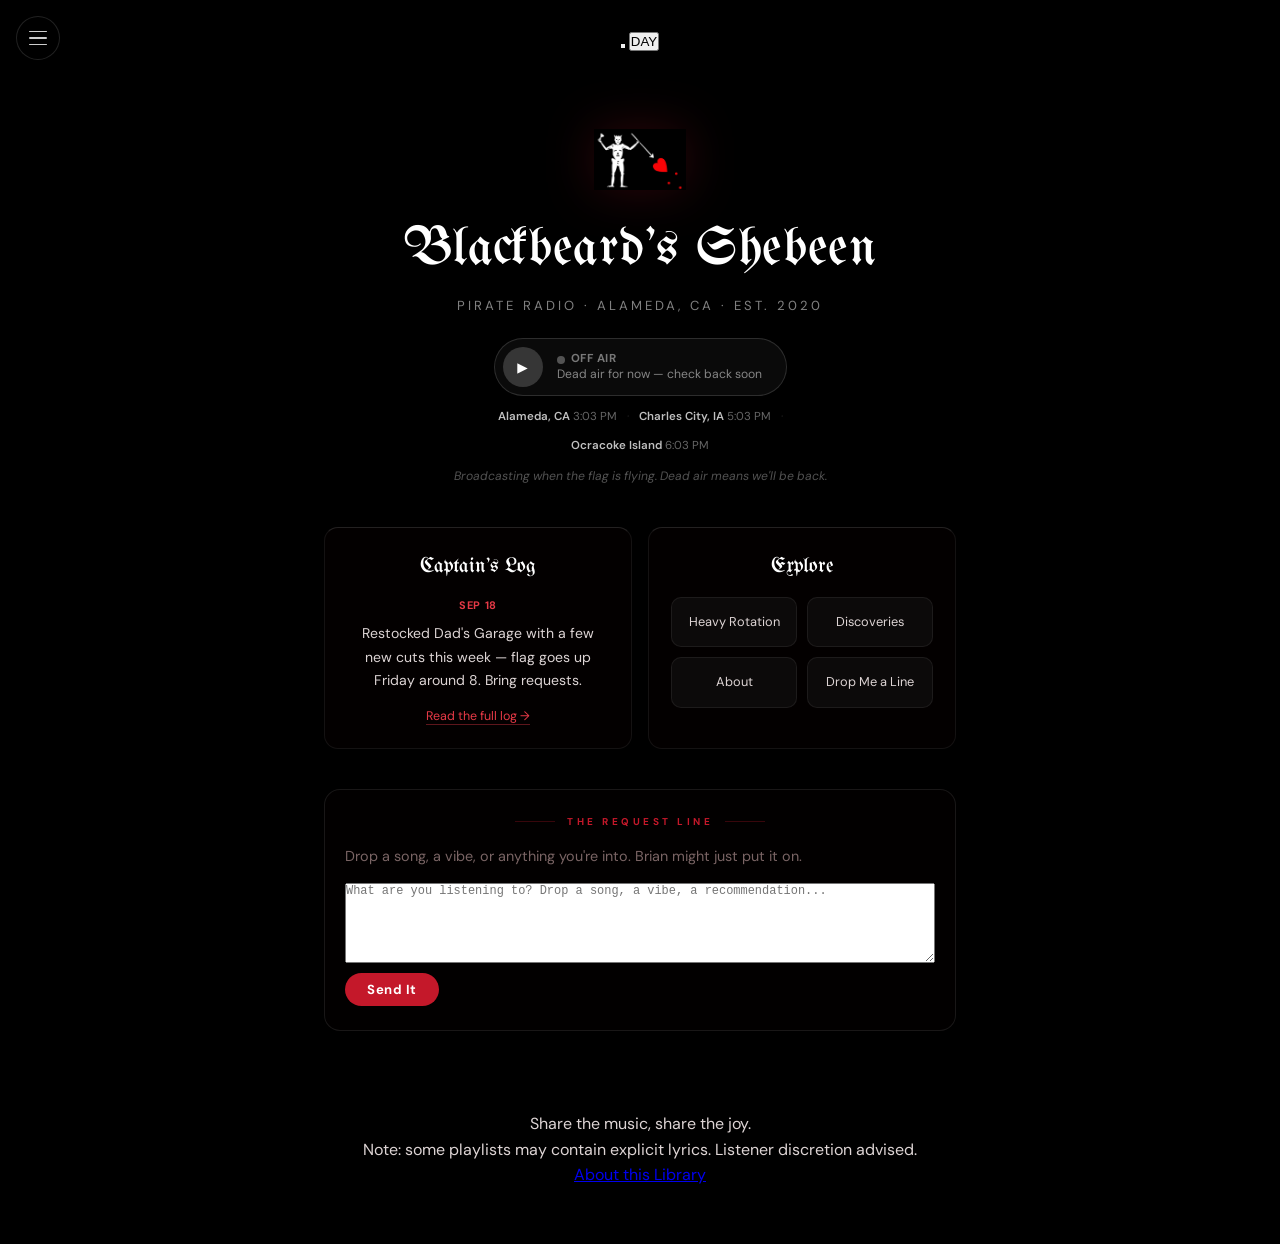
==== index.html @ ef257975 "Redesign homepage around a merged on-air/play hero, add rolling Captain's Log" ====
<!DOCTYPE html>
<html lang="en">
<head>
  <meta charset="UTF-8">
  <meta name="viewport" content="width=device-width, initial-scale=1.0">
  <title>Blackbeard's Shebeen — Pirate Radio</title>
  <meta property="og:title" content="Blackbeard's Shebeen — Pirate Radio">
  <meta property="og:description" content="Pirate radio broadcasting from Alameda, CA. Tune in when the flag is flying.">
  <meta property="og:image" content="https://blackbeards-music-library.pages.dev/assets/og-image.png">
  <meta property="og:url" content="https://blackbeardshebeen.com/">
  <meta property="og:type" content="website">
  <meta property="og:site_name" content="Blackbeard's Shebeen">
  <meta name="twitter:card" content="summary_large_image">
  <meta name="twitter:title" content="Blackbeard's Shebeen — Pirate Radio">
  <meta name="twitter:description" content="Pirate radio broadcasting from Alameda, CA. Tune in when the flag is flying.">
  <meta name="twitter:image" content="https://blackbeards-music-library.pages.dev/assets/og-image.png">
  <link rel="icon" href="assets/favicon.svg" type="image/svg+xml">
  <link rel="preconnect" href="https://fonts.googleapis.com">
  <link rel="preconnect" href="https://fonts.gstatic.com" crossorigin>
  <link href="https://fonts.googleapis.com/css2?family=UnifrakturMaguntia&family=DM+Sans:ital,opsz,wght@0,9..40,400;0,9..40,600;0,9..40,700;1,9..40,400&display=swap" rel="stylesheet">
  <link rel="stylesheet" href="assets/theme.css">
  <style>
    /* ── Radio Station styles ─────────────────────────── */
    .radio-wrap {
      max-width: 680px;
      margin: 0 auto;
      padding: 60px 24px 80px;
    }

    .station-name {
      font-family: 'UnifrakturMaguntia', cursive;
      font-size: clamp(2.2rem, 6vw, 3.4rem);
      font-weight: 400;
      line-height: 1.1;
      margin: 0 0 8px;
      letter-spacing: 0.01em;
    }
    .station-sub {
      font-size: 0.82em;
      letter-spacing: 3px;
      text-transform: uppercase;
      color: rgba(255,255,255,0.5);
      margin: 0 0 6px;
      font-family: 'DM Sans', sans-serif;
    }
    body.day-mode .station-sub { color: rgba(0,0,0,0.45); }

    /* ── Hero: logo + name + merged on-air/play control + micro clocks ── */
    .hero-onair {
      text-align: center;
      margin-bottom: 40px;
      display: flex;
      flex-direction: column;
      align-items: center;
      gap: 8px;
    }
    .hero-logo {
      width: 92px;
      height: 92px;
      object-fit: contain;
      margin-bottom: 6px;
      cursor: pointer;
    }
    .onair-play {
      display: inline-flex;
      align-items: center;
      gap: 14px;
      padding: 8px 24px 8px 8px;
      border-radius: 36px;
      cursor: pointer;
      background: rgba(196,24,42,0.12);
      border: 1px solid rgba(196,24,42,0.32);
      transition: background 0.15s ease, border-color 0.15s ease;
      margin-top: 8px;
      font-family: inherit;
      -webkit-appearance: none;
      appearance: none;
    }
    .onair-play:hover { background: rgba(196,24,42,0.2); }
    .onair-play.off-air {
      background: rgba(255,255,255,0.04);
      border-color: rgba(255,255,255,0.14);
    }
    body.day-mode .onair-play.off-air {
      background: rgba(0,0,0,0.04);
      border-color: rgba(0,0,0,0.14);
    }
    .onair-play .play-circle {
      width: 40px;
      height: 40px;
      border-radius: 50%;
      flex-shrink: 0;
      background: var(--red-bright, #e63946);
      display: flex;
      align-items: center;
      justify-content: center;
      color: #fff;
      font-size: 0.85rem;
    }
    .onair-play.off-air .play-circle { background: rgba(255,255,255,0.18); }
    body.day-mode .onair-play.off-air .play-circle { background: rgba(0,0,0,0.16); }
    .onair-play .onair-label {
      display: flex;
      flex-direction: column;
      align-items: flex-start;
      line-height: 1.3;
      text-align: left;
    }
    .onair-play .onair-status {
      font-size: 0.72rem;
      font-weight: 700;
      letter-spacing: 0.05em;
      text-transform: uppercase;
      color: var(--red-bright, #e63946);
      display: flex;
      align-items: center;
      gap: 6px;
    }
    .onair-play.off-air .onair-status { color: rgba(255,255,255,0.45); }
    body.day-mode .onair-play.off-air .onair-status { color: rgba(0,0,0,0.45); }
    .onair-dot {
      width: 8px;
      height: 8px;
      border-radius: 50%;
      background: var(--red-bright, #e63946);
      box-shadow: 0 0 8px rgba(230,57,70,0.7);
      animation: pulse-dot 2s ease-in-out infinite;
      flex-shrink: 0;
    }
    .onair-play.off-air .onair-dot { background: rgba(255,255,255,0.3); box-shadow: none; animation: none; }
    body.day-mode .onair-play.off-air .onair-dot { background: rgba(0,0,0,0.25); }
    @keyframes pulse-dot {
      0%, 100% { opacity: 1; box-shadow: 0 0 8px rgba(230,57,70,0.7); }
      50% { opacity: 0.5; box-shadow: 0 0 3px rgba(230,57,70,0.3); }
    }
    .onair-play .onair-sub {
      font-size: 0.76rem;
      color: rgba(255,255,255,0.5);
    }
    body.day-mode .onair-play .onair-sub { color: rgba(0,0,0,0.45); }

    .hero-clocks-micro {
      display: flex;
      gap: 10px;
      align-items: center;
      justify-content: center;
      flex-wrap: wrap;
      max-width: 320px;
      margin-top: 4px;
      font-size: 0.72rem;
      color: rgba(255,255,255,0.4);
      font-variant-numeric: tabular-nums;
    }
    body.day-mode .hero-clocks-micro { color: rgba(0,0,0,0.4); }
    .hero-clocks-micro b { color: rgba(255,255,255,0.75); font-weight: 600; }
    body.day-mode .hero-clocks-micro b { color: rgba(0,0,0,0.68); }
    .hero-clocks-micro .sep { opacity: 0.35; }

    .shebeen-audio { display: none; }

    .hero-note {
      font-size: 0.76em;
      color: rgba(255,255,255,0.32);
      text-align: center;
      margin: 4px 0 0;
      font-style: italic;
    }
    body.day-mode .hero-note { color: rgba(0,0,0,0.32); }

    /* ── Two-panel body: Captain's Log + Explore ──────────── */
    .hero-panels {
      display: grid;
      grid-template-columns: 1fr 1fr;
      gap: 16px;
      margin-bottom: 40px;
    }
    @media (max-width: 560px) {
      .hero-panels { grid-template-columns: 1fr; }
    }
    .hero-panel {
      background: var(--card-bg);
      border: 1px solid var(--card-border);
      border-top-color: var(--card-border-top);
      border-radius: 14px;
      padding: 22px 22px 20px;
    }
    .hero-panel .panel-title {
      font-family: 'UnifrakturMaguntia', cursive;
      font-size: 1.3rem;
      color: var(--ink-strong, #fff);
      margin: 0 0 14px;
    }
    .hero-panel .log-date {
      font-size: 0.68rem;
      color: var(--red-bright, #e63946);
      text-transform: uppercase;
      letter-spacing: 0.06em;
      font-weight: 700;
      margin-bottom: 8px;
    }
    .hero-panel .log-text {
      font-size: 0.88rem;
      color: var(--ink, #ddd4d4);
      line-height: 1.65;
      margin: 0 0 10px;
    }
    body.day-mode .hero-panel .log-text { color: rgba(0,0,0,0.72); }
    .hero-panel .log-photo {
      display: block;
      width: 100%;
      border-radius: 10px;
      margin: 4px 0 10px;
      max-height: 220px;
      object-fit: cover;
    }
    .hero-panel .log-more {
      font-size: 0.78rem;
      color: var(--red-bright, #e63946);
      text-decoration: none;
      border-bottom: 1px solid rgba(230,57,70,0.4);
    }
    .hero-panel .log-more:hover { border-color: var(--red-bright, #e63946); }
    .hero-explore {
      display: grid;
      grid-template-columns: 1fr 1fr;
      gap: 10px;
    }
    .hero-explore a {
      display: block;
      text-align: center;
      padding: 14px 8px;
      border-radius: 10px;
      background: rgba(255,255,255,0.04);
      border: 1px solid var(--card-border);
      font-size: 0.8rem;
      color: var(--ink, #ddd4d4);
      text-decoration: none;
      transition: background 0.15s, border-color 0.15s;
    }
    .hero-explore a:hover { background: rgba(255,255,255,0.08); border-color: rgba(255,255,255,0.18); }
    body.day-mode .hero-explore a {
      background: rgba(0,0,0,0.03);
      color: rgba(0,0,0,0.72);
      border-color: rgba(0,0,0,0.1);
    }
    body.day-mode .hero-explore a:hover { background: rgba(0,0,0,0.06); }

    /* On the tape */
    .on-the-tape {
      margin-bottom: 32px;
    }
    .tape-eyebrow {
      font-size: 0.68em;
      letter-spacing: 4px;
      text-transform: uppercase;
      color: var(--red-bright, #c4182a);
      font-family: 'DM Sans', sans-serif;
      font-weight: 600;
      margin-bottom: 10px;
    }
    .tape-card {
      display: flex;
      align-items: center;
      gap: 16px;
      padding: 16px 20px;
      background: rgba(255,255,255,0.04);
      border: 1px solid rgba(255,255,255,0.09);
      border-radius: 10px;
      text-decoration: none;
      color: inherit;
      transition: background 0.15s, border-color 0.15s;
    }
    .tape-card:hover {
      background: rgba(255,255,255,0.08);
      border-color: rgba(255,255,255,0.18);
    }
    body.day-mode .tape-card {
      background: rgba(0,0,0,0.04);
      border-color: rgba(0,0,0,0.1);
    }
    body.day-mode .tape-card:hover {
      background: rgba(0,0,0,0.08);
    }
    .tape-info { flex: 1; }
    .tape-title {
      font-size: 1.05em;
      font-weight: 700;
      margin-bottom: 3px;
    }
    .tape-desc {
      font-size: 0.8em;
      color: rgba(255,255,255,0.5);
    }
    body.day-mode .tape-desc { color: rgba(0,0,0,0.5); }
    .tape-cta {
      font-size: 0.85em;
      color: var(--red-bright, #c4182a);
      white-space: nowrap;
    }

    /* Alignment fixes */
    .suggestion-box { text-align: left; scroll-margin-top: 90px; }
    .suggestion-box .section-title { text-align: left; }
    .suggestion-sub {
      font-size: 0.85em;
      color: rgba(255,255,255,0.45);
      margin: 0 0 14px;
      line-height: 1.5;
    }
    body.day-mode .suggestion-sub { color: rgba(0,0,0,0.45); }
    .suggestion-form {
      display: flex;
      flex-direction: column;
      gap: 10px;
    }
    .suggestion-form textarea {
      width: 100%;
      box-sizing: border-box;
      resize: vertical;
    }
    .suggestion-form .form-submit {
      align-self: flex-start;
    }
    .tape-eyebrow { text-align: left; }

    /* Station nav links */
    .station-links {
      display: flex;
      gap: 12px;
      flex-wrap: wrap;
      margin-bottom: 44px;
    }
    .station-link {
      flex: 1;
      min-width: 120px;
      text-align: center;
      padding: 12px 16px;
      border: 1px solid rgba(255,255,255,0.14);
      border-radius: 8px;
      text-decoration: none;
      color: rgba(255,255,255,0.75);
      font-size: 0.85em;
      font-weight: 600;
      transition: background 0.15s, color 0.15s;
    }
    .station-link:hover {
      background: rgba(255,255,255,0.06);
      color: #fff;
    }
    body.day-mode .station-link {
      border-color: rgba(0,0,0,0.15);
      color: rgba(0,0,0,0.65);
    }
    body.day-mode .station-link:hover {
      background: rgba(0,0,0,0.05);
      color: #000;
    }

    /* Request line rename */
    .request-line-title {
      margin-bottom: 6px;
    }
  </style>
</head>
<body>

  <button class="hamburger" id="hamburger" aria-label="Open menu" aria-expanded="false">
    <span></span><span></span><span></span>
  </button>

  <nav class="side-nav" id="side-nav" aria-hidden="true">
    <button class="nav-close" id="nav-close" aria-label="Close menu">✕</button>
    <ul>
      <li><a href="index.html">🏴 Radio</a></li>
      <li><a href="log.html">📜 Captain's Log</a></li>
      <li><a href="heavy-rotation.html">🔁 Heavy Rotation</a></li>
      <li><a href="discoveries.html">🔍 Discoveries</a></li>
      <li><a href="about.html">⚓ About</a></li>
    </ul>
  </nav>
  <div class="nav-overlay" id="nav-overlay"></div>

  <button class="day-toggle" id="day-toggle" aria-label="Toggle day mode">DAY</button>

  <main class="radio-wrap">

    <!-- Hero: identity + merged on-air/play control + micro clocks -->
    <header class="hero-onair anim-entry">
      <img src="assets/jolly-roger-heart.jpg"
           alt="Blackbeard's Jolly Roger" class="jolly-roger hero-logo">
      <h1 class="station-name">Blackbeard's Shebeen</h1>
      <p class="station-sub">Pirate Radio · Alameda, CA · Est. 2020</p>

      <button class="onair-play off-air" id="onair-play" aria-label="Play the live stream">
        <span class="play-circle" id="play-icon">▶</span>
        <span class="onair-label">
          <span class="onair-status"><span class="onair-dot"></span><span id="onair-status-text">Checking signal…</span></span>
          <span class="onair-sub" id="onair-sub-text">Tap to listen</span>
        </span>
      </button>

      <div class="hero-clocks-micro" id="hero-clocks"></div>
      <p class="hero-note">Broadcasting when the flag is flying. Dead air means we'll be back.</p>

      <audio id="shebeen-audio" class="shebeen-audio" preload="none">
        <source src="https://radio.blackbeardshebeen.com/stream" type="audio/mpeg">
        Your browser doesn't support inline audio — the stream URL is
        https://radio.blackbeardshebeen.com/stream
      </audio>
    </header>

    <!-- Captain's Log + Explore -->
    <div class="hero-panels anim-entry">
      <div class="hero-panel">
        <div class="panel-title">Captain's Log</div>
        <div id="cl-latest"><div class="log-text">Loading the log…</div></div>
        <a href="log.html" class="log-more">Read the full log →</a>
      </div>
      <div class="hero-panel">
        <div class="panel-title">Explore</div>
        <div class="hero-explore">
          <a href="heavy-rotation.html">Heavy Rotation</a>
          <a href="discoveries.html">Discoveries</a>
          <a href="about.html">About</a>
          <a href="#request-line">Drop Me a Line</a>
        </div>
      </div>
    </div>

    <!-- Request line -->
    <div class="suggestion-box anim-entry" id="request-line">
      <div class="section-title">The Request Line</div>
      <p class="suggestion-sub">Drop a song, a vibe, or anything you're into. Brian might just put it on.</p>
      <form class="suggestion-form" action="https://formspree.io/f/xoeqddad" method="POST">
        <textarea name="message" placeholder="What are you listening to? Drop a song, a vibe, a recommendation..." rows="3" required></textarea>
        <button type="submit" class="form-submit">Send It</button>
      </form>
      <p class="form-success" id="form-success" style="display:none">Message received — thanks, crew.</p>
    </div>

  </main>

  <footer class="site-footer">
    <p>Share the music, share the joy.</p>
    <p class="footer-note">Note: some playlists may contain explicit lyrics. Listener discretion advised.</p>
    <a href="about.html" class="footer-link">About this Library</a>
  </footer>

  <script src="assets/site.js"></script>
  <script src="assets/log.js"></script>

  <script>
    // Day/night toggle (reuses the same 'bb-theme' key the other pages use,
    // so the choice carries over site-wide, just applied as body.day-mode
    // here since this page's CSS was built around that class)
    (function(){
      var btn = document.getElementById('day-toggle');
      var stored = localStorage.getItem('bb-theme');
      function apply(isDay){
        document.body.classList.toggle('day-mode', isDay);
        if (btn) btn.textContent = isDay ? 'NIGHT' : 'DAY';
      }
      apply(stored === 'day');
      if (btn) {
        btn.addEventListener('click', function(){
          var isDay = !document.body.classList.contains('day-mode');
          apply(isDay);
          localStorage.setItem('bb-theme', isDay ? 'day' : 'night');
        });
      }
    })();

  // Formspree AJAX handler — runs in capture phase to override site.js
  document.addEventListener('submit', function(e) {
    var form = e.target;
    if (!form.classList.contains('suggestion-form')) return;
    e.preventDefault();
    e.stopImmediatePropagation();
    var success = document.getElementById('form-success');
    fetch('https://formspree.io/f/xoeqddad', {
      method: 'POST',
      body: new FormData(form),
      headers: { 'Accept': 'application/json' }
    }).then(function(r) {
      if (r.ok) {
        form.style.display = 'none';
        if (success) { success.style.display = 'block'; }
      } else {
        alert('Something went wrong — try again in a moment.');
      }
    }).catch(function() {
      alert('Could not send — check your connection and try again.');
    });
  }, true);

  // On-air status + play/pause — polls our own Icecast server's status-json.xsl
  // and drives the merged hero button (dot/status/sub text + actual playback).
  // Self-hosted: no third party in the loop, no plan limits.
  (function(){
    var STATUS_URL = 'https://radio.blackbeardshebeen.com/status-json.xsl';
    var btn        = document.getElementById('onair-play');
    var statusText = document.getElementById('onair-status-text');
    var subText    = document.getElementById('onair-sub-text');
    var playIcon   = document.getElementById('play-icon');
    var audio      = document.getElementById('shebeen-audio');
    if (!btn) return;

    var isLive = false;
    var isPlaying = false;

    function setOnAir() {
      isLive = true;
      btn.classList.remove('off-air');
      statusText.textContent = 'On Air';
      if (!isPlaying) subText.textContent = 'Tap to listen';
    }
    function setOffAir() {
      isLive = false;
      btn.classList.add('off-air');
      statusText.textContent = 'Off Air';
      if (!isPlaying) subText.textContent = 'Dead air for now — check back soon';
    }

    function checkStatus() {
      fetch(STATUS_URL, { cache: 'no-store' })
        .then(function(r){ return r.json(); })
        .then(function(j){
          var src = j && j.icestats && j.icestats.source;
          var live = Array.isArray(src) ? src.length > 0 : !!src;
          if (live) { setOnAir(); } else { setOffAir(); }
        })
        .catch(function(){ setOffAir(); });
    }

    checkStatus();
    setInterval(checkStatus, 30000);

    if (audio) {
      btn.addEventListener('click', function(){
        if (!isPlaying) {
          audio.play().then(function(){
            isPlaying = true;
            playIcon.textContent = '❚❚';
            subText.textContent = 'Playing…';
          }).catch(function(){
            subText.textContent = 'Could not start playback';
          });
        } else {
          audio.pause();
          isPlaying = false;
          playIcon.textContent = '▶';
          subText.textContent = isLive ? 'Tap to listen' : 'Dead air for now — check back soon';
        }
      });
      audio.addEventListener('ended', function(){ isPlaying = false; playIcon.textContent = '▶'; });
      audio.addEventListener('pause', function(){ isPlaying = false; playIcon.textContent = '▶'; });
    }
  })();

  // Micro world clocks — tucked under the on-air/play control
  (function(){
    var CITIES = [
      { label: 'Alameda, CA',      tz: 'America/Los_Angeles' },
      { label: 'Charles City, IA', tz: 'America/Chicago' },
      { label: 'Ocracoke Island',  tz: 'America/New_York' },
    ];
    var wrap = document.getElementById('hero-clocks');
    if (!wrap) return;

    wrap.innerHTML = CITIES.map(function(c, i){
      return (i > 0 ? '<span class="sep">·</span>' : '') +
        '<span><b>' + c.label + '</b> <span id="hc-' + i + '"></span></span>';
    }).join('');

    function update() {
      CITIES.forEach(function(c, i){
        var el = document.getElementById('hc-' + i);
        if (!el) return;
        el.textContent = new Intl.DateTimeFormat('en-US', {
          timeZone: c.tz, hour: 'numeric', minute: 'numeric', hour12: true
        }).format(new Date());
      });
    }
    update();
    setInterval(update, 30000);
  })();

  </script>

</body>
</html>
---- assets/theme.css ----
@import url('https://fonts.googleapis.com/css2?family=Pirata+One&family=DM+Sans:ital,wght@0,400;0,500;0,600;0,700;1,400&display=swap');

/* ===================================================
   BLACKBEARD'S LITTLE MUSIC LIBRARY â v2 theme
   Palette: black Â· white Â· crimson (Jolly Roger)
   =================================================== */

:root {
    --red:          #c4182a;
    --red-bright:   #e63946;
    --red-dim:      rgba(196,24,42,0.12);
    --red-border:   rgba(196,24,42,0.28);

    --card-bg:          rgba(5,1,1,0.62);
    --card-bg-hover:    rgba(10,2,2,0.78);
    --card-border:      rgba(255,255,255,0.07);
    --card-border-top:  rgba(255,255,255,0.13);
    --card-shadow:      0 24px 80px rgba(0,0,0,0.65), 0 0 0 1px var(--card-border);

    --ink:          #ddd4d4;
    --ink-soft:     #7a6464;
    --ink-strong:   #ffffff;

    --heading-color:  #ffffff;
    --accent:         #c4182a;
    --accent-dim:     rgba(196,24,42,0.12);
    --accent-border:  rgba(196,24,42,0.28);

    --btn-bg:       rgba(255,255,255,0.05);
    --btn-bg-hover: rgba(255,255,255,0.09);
    --btn-border:   rgba(255,255,255,0.1);

    --primary-bg:   #c4182a;
    --primary-text: #ffffff;

    --gold:         #ffffff;
    --gold-dim:     rgba(255,255,255,0.05);

    --section-divider: rgba(255,255,255,0.07);
    --ripple-color:    rgba(196,24,42,0.4);

    /* keep for backwards compat */
    --sun-opacity:  0;
    --moon-opacity: 0;
}

html.day {
    --card-bg:         rgba(255,248,248,0.78);
    --card-bg-hover:   rgba(255,255,255,0.92);
    --card-border:     rgba(0,0,0,0.07);
    --card-border-top: rgba(255,255,255,0.95);
    --card-shadow:     0 16px 60px rgba(0,0,0,0.18), 0 0 0 1px var(--card-border);

    --ink:          #200a0a;
    --ink-soft:     #5a3a3a;
    --ink-strong:   #0a0202;

    --heading-color: #0a0202;
    --accent:         #a01020;
    --accent-dim:     rgba(160,16,32,0.08);
    --accent-border:  rgba(160,16,32,0.22);

    --btn-bg:       rgba(0,0,0,0.04);
    --btn-bg-hover: rgba(0,0,0,0.08);
    --btn-border:   rgba(0,0,0,0.09);

    --primary-bg:   #a01020;
    --primary-text: #ffffff;

    --gold:         #0a0202;
    --gold-dim:     rgba(0,0,0,0.04);

    --section-divider: rgba(0,0,0,0.07);
    --ripple-color:    rgba(160,16,32,0.28);

    --sun-opacity:  1;
    --moon-opacity: 0;
}

/* ===== Reset ===== */
*, *::before, *::after { margin: 0; padding: 0; box-sizing: border-box; }

/* ===== Background â pure black ===== */
body {
    font-family: 'DM Sans', system-ui, sans-serif;
    background-color: #000000;
    color: var(--ink);
    min-height: 100vh;
    padding: 28px 16px 56px;
    line-height: 1.6;
    position: relative;
    overflow-x: hidden;
    transition: color 0.35s ease;
    text-align: center;
}
html.day body { background-color: #f0e6e0; color: var(--ink); }

/* ===== Large floating flag â fixed so it stays behind you as you scroll ===== */
.flag-bg {
    position: fixed; inset: 0;
    z-index: 0; pointer-events: none;
    display: flex; align-items: center; justify-content: center;
}
.flag-bg img {
    width: 82vmin; height: auto;
    opacity: 0.10;
    animation: flagFloat 7s ease-in-out infinite;
    will-change: transform;
}
html.day .flag-bg img { opacity: 0.06; mix-blend-mode: multiply; }

/* ââ Day mode text (hardcoded rgba whites need dark overrides) ââ */
html.day .subtitle    { color: rgba(60, 20, 20, 0.72); }
html.day .welcome     { color: rgba(50, 15, 15, 0.65); }
html.day .desc-line   { color: var(--ink-soft); }
html.day h1 { text-shadow: none; }

/* ââ Day mode jolly roger: screen blend vanishes on light bg, use normal + rounded box ââ */
html.day .jolly-roger {
    mix-blend-mode: normal;
    border-radius: 14px;
    filter: drop-shadow(0 4px 16px rgba(0,0,0,0.25));
}

/* ââ Day mode Captain's Pick ââ */
html.day .captains-pick {
    background: linear-gradient(135deg, rgba(160,16,32,0.1) 0%, rgba(255,242,240,0.88) 100%);
    border-color: rgba(160,16,32,0.2);
    box-shadow: 0 8px 32px rgba(0,0,0,0.12);
}
html.day .captains-pick .cp-label { color: #a01020; }
html.day .captains-pick .cp-go { background: #a01020; }
html.day .captains-pick .cp-go:hover { background: #c4182a; }

/* ââ Day mode header ââ */
html.day .header { border-bottom-color: rgba(160,16,32,0.18); }

/* ââ Day mode playlist cards ââ */
html.day .playlist-card {
    background: rgba(255,248,246,0.82);
    border-color: rgba(0,0,0,0.08);
    border-top-color: rgba(255,255,255,0.9);
}
html.day .playlist-card:hover { background: rgba(255,255,255,0.96); }
html.day .playlist-card .share-btn {
    background: rgba(255,255,255,0.7);
    border-color: rgba(0,0,0,0.1);
    color: rgba(40,10,10,0.5);
}

/* ââ Day mode embed page hero art ââ */
html.day .hero-art { box-shadow: 0 8px 24px rgba(0,0,0,0.18); }

/* ââ Day mode suggestion box ââ */
html.day .suggestion-box {
    background: rgba(255,248,246,0.82);
    border-color: rgba(0,0,0,0.07);
}

/* ââ Day mode section title rules ââ */
html.day .section-title::before,
html.day .section-title::after { background: rgba(160,16,32,0.22); }

/* ââ Day mode nav drawer ââ */
html.day .nav-toggle {
    background: rgba(255,255,255,0.72);
    border-color: rgba(0,0,0,0.12);
}
html.day .nav-toggle span { background: rgba(40,10,10,0.75); }
html.day .nav-toggle:hover,
html.day .nav-toggle.active {
    background: rgba(160,16,32,0.5);
    border-color: rgba(160,16,32,0.4);
}
html.day .nav-toggle:hover span,
html.day .nav-toggle.active span { background: #fff; }

html.day .nav-overlay { background: rgba(80, 20, 20, 0.35); }

html.day .side-nav {
    background: rgba(245,236,232,0.98);
    border-right-color: rgba(160,16,32,0.18);
    box-shadow: 8px 0 40px rgba(0,0,0,0.15);
}
html.day .nav-header { border-bottom-color: rgba(0,0,0,0.07); }
html.day .nav-brand { color: rgba(160,16,32,0.8); }
html.day .nav-close { border-color: rgba(0,0,0,0.15); color: rgba(40,10,10,0.4); }
html.day .nav-close:hover { background: rgba(160,16,32,0.15); color: #a01020; }
html.day #nav-search-input {
    background: rgba(0,0,0,0.05);
    border-color: rgba(0,0,0,0.12);
    color: #200a0a;
}
html.day #nav-search-input::placeholder { color: rgba(0,0,0,0.28); }
html.day #nav-search-input:focus { border-color: rgba(160,16,32,0.4); }
html.day .nav-group-label { color: rgba(160,16,32,0.72); }
html.day .nav-link { color: rgba(40,10,10,0.58); }
html.day .nav-link:hover {
    color: rgba(40,10,10,0.88);
    background: rgba(0,0,0,0.04);
    border-left-color: rgba(160,16,32,0.55);
}
html.day .nav-link.active {
    color: #a01020;
    background: rgba(160,16,32,0.07);
    border-left-color: #a01020;
}
html.day .nav-no-results { color: rgba(0,0,0,0.28); }

/* ââ Day mode toast ââ */
html.day .toast { background: #200a0a; color: #fff; }

/* ===== Scenery stripped â pure black background does the work ===== */
.scenery, .moon, .seagull, .palm { display: none; }

/* ===== Theme toggle â text labels, no emoji ===== */
.theme-toggle {
    position: fixed; top: 16px; right: 16px; z-index: 100;
    height: 34px; padding: 0 14px;
    border-radius: 100px;
    background: rgba(0,0,0,0.55);
    backdrop-filter: blur(16px); -webkit-backdrop-filter: blur(16px);
    border: 1px solid rgba(255,255,255,0.14);
    font-size: 0.68em; font-weight: 700;
    letter-spacing: 1.5px; text-transform: uppercase;
    cursor: pointer; color: rgba(255,255,255,0.7);
    font-family: 'DM Sans', sans-serif;
    transition: all 0.2s ease;
    display: flex; align-items: center;
}
.theme-toggle:hover { color: #fff; background: rgba(0,0,0,0.75); }
html.day .theme-toggle { background: rgba(255,255,255,0.65); color: var(--ink-soft); border-color: rgba(0,0,0,0.12); }
html.day .theme-toggle:hover { background: rgba(255,255,255,0.88); color: var(--ink-strong); }

/* ===== Jolly Roger â Blackbeard's actual flag ===== */
/* mix-blend-mode: screen dissolves the black flag background into the dark
   photo behind it, leaving just the white skeleton + red heart floating */
.jolly-roger {
    display: block; margin: 0 auto 28px;
    width: 200px; height: auto;
    mix-blend-mode: screen;
    filter: drop-shadow(0 0 24px rgba(196,24,42,0.22));
    position: relative; z-index: 1;
    animation: flagFloat 7s ease-in-out infinite;
}
@keyframes flagFloat {
    0%, 100% { transform: translateY(0px); }
    50%       { transform: translateY(-10px); }
}

/* ===== Main container â frameless, content floats on photo ===== */
.container {
    max-width: 540px; margin: 0 auto;
    position: relative; z-index: 1;
    /* No background, no border, no box â let the world show through */
    background: transparent;
    padding: 0 4px;
}
.container.wide { max-width: 700px; }

/* ===== Header ===== */
.header {
    text-align: center; margin-bottom: 20px;
    padding-bottom: 16px;
    border-bottom: 1px solid rgba(196,24,42,0.22);
    position: relative; z-index: 1;
}
h1 {
    font-family: 'Pirata One', serif;
    font-size: 2.1em; color: var(--heading-color);
    margin-bottom: 6px; letter-spacing: 2px; font-weight: 400;
    text-shadow: 0 1px 0 rgba(0,0,0,0.9), 0 4px 24px rgba(0,0,0,0.7);
}
.subtitle {
    font-size: 0.85em; color: rgba(255,255,255,0.7);
    letter-spacing: 0.5px; font-style: italic;
}
.desc-line { font-size: 0.82em; color: var(--ink-soft); margin-top: 5px; }

.welcome {
    text-align: center; margin-bottom: 20px;
    font-size: 0.92em; color: rgba(255,255,255,0.6);
    line-height: 1.75; position: relative; z-index: 1;
    max-width: 420px; margin-left: auto; margin-right: auto;
}

/* ===== Captain's Heavy Rotation ===== */
.captains-pick {
    position: relative; z-index: 1; margin-bottom: 28px;
    border-radius: 16px;
    background: linear-gradient(135deg, rgba(196,24,42,0.18) 0%, rgba(10,2,2,0.72) 100%);
    border: 1px solid var(--red-border);
    padding: 18px; text-align: center;
    backdrop-filter: blur(20px); -webkit-backdrop-filter: blur(20px);
    box-shadow: 0 8px 32px rgba(0,0,0,0.5);
}
.captains-pick .cp-label {
    font-size: 0.62em; letter-spacing: 3.5px; text-transform: uppercase;
    color: var(--red-bright); font-weight: 700; margin-bottom: 12px;
}
.captains-pick .cp-body {
    display: flex; align-items: center; gap: 14px;
    text-decoration: none; color: var(--ink);
    justify-content: center; flex-wrap: wrap;
}
.captains-pick .cp-art {
    width: 60px; height: 60px; border-radius: 12px;
    display: flex; align-items: center; justify-content: center;
    font-size: 1.8em; flex-shrink: 0;
    box-shadow: 0 4px 16px rgba(0,0,0,0.5);
}
.captains-pick .cp-text { text-align: center; }
.captains-pick .cp-title { font-weight: 700; font-size: 1.08em; color: var(--ink-strong); }
.captains-pick .cp-desc { font-size: 0.82em; color: var(--ink-soft); margin-top: 3px; }
.captains-pick .cp-go {
    margin-top: 14px; display: inline-block;
    padding: 9px 26px; border-radius: 100px;
    background: var(--red); border: none; color: #fff;
    text-decoration: none; font-weight: 700; font-size: 0.83em;
    letter-spacing: 0.5px;
    transition: transform 0.2s ease, box-shadow 0.2s ease, background 0.2s ease;
    box-shadow: 0 4px 18px rgba(196,24,42,0.45);
    font-family: inherit;
}
.captains-pick .cp-go:hover {
    transform: translateY(-2px);
    box-shadow: 0 8px 26px rgba(196,24,42,0.55);
    background: var(--red-bright);
}

/* ===== Section title â centered with short rules either side ===== */
.section-title {
    font-size: 0.62em; letter-spacing: 3.5px; text-transform: uppercase;
    color: var(--accent); font-weight: 700; margin-bottom: 16px;
    display: flex; align-items: center; justify-content: center; gap: 12px;
    text-align: center;
}
.section-title::before,
.section-title::after {
    content: ''; width: 40px; height: 1px; background: var(--red-border);
    flex-shrink: 0;
}

/* ===== Suggestion form ===== */
.form-honey { display: none; }

.suggestion-form { margin-top: 16px; text-align: left; }

.form-row {
    display: flex; gap: 10px; margin-bottom: 10px;
    flex-wrap: wrap;
}
.form-row .form-input { flex: 1; min-width: 140px; }

.form-input {
    width: 100%; box-sizing: border-box;
    background: rgba(255,255,255,0.06);
    border: 1px solid rgba(255,255,255,0.12);
    border-radius: 10px;
    padding: 11px 14px;
    color: #fff; font-family: 'DM Sans', sans-serif;
    font-size: 0.88em; outline: none;
    transition: border-color 0.2s ease, background 0.2s ease;
    -webkit-appearance: none;
}
.form-input::placeholder { color: rgba(255,255,255,0.28); }
.form-input:focus {
    border-color: rgba(196,24,42,0.55);
    background: rgba(255,255,255,0.09);
}
.form-textarea {
    min-height: 100px; resize: vertical; display: block;
    margin-bottom: 12px;
}

.form-submit {
    width: 100%; padding: 12px;
    background: var(--red); border: none; border-radius: 100px;
    color: #fff; font-family: 'DM Sans', sans-serif;
    font-size: 0.9em; font-weight: 700; letter-spacing: 0.5px;
    cursor: pointer; transition: all 0.2s ease;
}
.form-submit:hover {
    background: var(--red-bright);
    box-shadow: 0 6px 22px rgba(196,24,42,0.45);
    transform: translateY(-1px);
}
.form-submit:active { transform: translateY(0); }
.form-submit:disabled { opacity: 0.6; cursor: not-allowed; transform: none; }

.form-success {
    text-align: center; padding: 20px 0 4px;
}
.form-success-icon {
    font-size: 1.6em; color: var(--red-bright); margin-bottom: 10px;
    animation: flagFloat 3s ease-in-out infinite;
}
.form-success p { color: rgba(255,255,255,0.7); font-size: 0.95em; }

/* Day mode form */
html.day .form-input {
    background: rgba(0,0,0,0.05);
    border-color: rgba(0,0,0,0.12);
    color: var(--ink);
}
html.day .form-input::placeholder { color: rgba(0,0,0,0.28); }
html.day .form-input:focus { border-color: rgba(160,16,32,0.4); background: rgba(0,0,0,0.07); }
html.day .form-submit { background: #a01020; }
html.day .form-submit:hover { background: #c4182a; }

/* ===== Horizontal playlist scroll (Netflix-style) ===== */
.playlists { margin-bottom: 28px; position: relative; z-index: 1; }

.playlist-grid {
    display: flex; gap: 12px;
    overflow-x: auto; scroll-snap-type: x mandatory;
    -webkit-overflow-scrolling: touch;
    padding: 6px 2px 14px;
    scrollbar-width: none; -ms-overflow-style: none;
    cursor: grab;
}
.playlist-grid::-webkit-scrollbar { display: none; }
.playlist-grid:active { cursor: grabbing; }

.playlist-card {
    flex-direction: column; flex-shrink: 0; width: 148px;
    padding: 0;
    background: rgba(4,0,0,0.60);
    border: 1px solid rgba(255,255,255,0.09);
    border-top-color: rgba(255,255,255,0.14);
    border-radius: 14px;
    color: var(--ink); text-decoration: none;
    scroll-snap-align: start; overflow: hidden;
    position: relative;
    transition: transform 0.2s ease, box-shadow 0.2s ease, background 0.2s ease;
    display: flex; align-items: stretch;
    cursor: pointer;
    -webkit-tap-highlight-color: transparent;
    user-select: none;
}
.playlist-card:hover {
    background: var(--card-bg-hover);
    transform: translateY(-3px) scale(1.02);
    box-shadow: 0 14px 36px rgba(0,0,0,0.55), 0 0 0 1px var(--red-border);
}
.playlist-card:active { transform: scale(0.97); }

.playlist-card .art {
    width: 100%; height: 96px; flex-shrink: 0;
    display: flex; align-items: center; justify-content: center;
    font-size: 2.6em; position: relative; overflow: hidden;
    border-radius: 0;
}
.playlist-card .art::after {
    content: ''; position: absolute; inset: 0;
    background: linear-gradient(180deg, transparent 40%, rgba(0,0,0,0.38) 100%);
}
/* Subtle diagonal highlight â makes gradients feel more textured */
.playlist-card .art::before {
    content: ''; position: absolute; inset: 0; z-index: 1;
    background: linear-gradient(135deg, rgba(255,255,255,0.12) 0%, transparent 50%, rgba(0,0,0,0.15) 100%);
    border-radius: 0;
}

.playlist-card .info {
    flex: 1; padding: 10px 12px 12px;
    text-decoration: none; color: var(--ink);
    display: flex; flex-direction: column; gap: 3px;
}
.playlist-card .title-row {
    font-weight: 700; font-size: 0.88em;
    color: var(--ink-strong); line-height: 1.3;
}
.playlist-card .desc {
    font-size: 0.70em; color: var(--ink-soft);
    line-height: 1.4; font-weight: 400;
}
.playlist-card .share-btn {
    position: absolute; top: 8px; right: 8px;
    width: 26px; height: 26px; border-radius: 7px;
    border: 1px solid rgba(255,255,255,0.14);
    background: rgba(0,0,0,0.5);
    backdrop-filter: blur(8px); -webkit-backdrop-filter: blur(8px);
    color: rgba(255,255,255,0.65); font-size: 0.75em;
    display: flex; align-items: center; justify-content: center;
    cursor: pointer; transition: all 0.2s ease; z-index: 2;
}
.playlist-card .share-btn:hover {
    background: rgba(0,0,0,0.75); color: #fff; transform: scale(1.1);
}

/* Ripple & float */
.ripple-ring {
    position: absolute; border-radius: 50%;
    background: var(--ripple-color);
    transform: scale(0); animation: rippleOut 0.55s ease-out forwards;
    pointer-events: none; z-index: 10;
}
@keyframes rippleOut { to { transform: scale(4); opacity: 0; } }

@keyframes floatUp {
    0%   { opacity: 1; transform: translateY(0) scale(1); }
    100% { opacity: 0; transform: translateY(-60px) scale(1.4); }
}
.float-emoji {
    position: fixed; pointer-events: none; font-size: 1.6em;
    z-index: 999; animation: floatUp 0.7s ease-out forwards;
}

/* ===== Suggestion box ===== */
.suggestion-box {
    position: relative; z-index: 1;
    background: rgba(4,0,0,0.65);
    border: 1px solid rgba(255,255,255,0.09);
    border-radius: 16px; padding: 24px 20px; text-align: center;
    backdrop-filter: blur(20px); -webkit-backdrop-filter: blur(20px);
    box-shadow: 0 8px 32px rgba(0,0,0,0.5);
}
html.day .suggestion-box { background: rgba(255,248,248,0.75); border-color: rgba(0,0,0,0.08); }
.suggestion-box p { margin-bottom: 12px; font-size: 0.9em; color: var(--ink-soft); }
.email-btn {
    display: inline-block; padding: 11px 28px;
    background: var(--red); border: none;
    border-radius: 100px; color: #fff;
    text-decoration: none; font-size: 0.88em; font-weight: 700;
    letter-spacing: 0.5px;
    transition: all 0.2s ease; font-family: inherit;
}
.email-btn:hover {
    background: var(--red-bright);
    box-shadow: 0 6px 22px rgba(196,24,42,0.48);
    transform: translateY(-1px);
}

/* ===== Footer ===== */
.footer {
    margin-top: 28px; text-align: center;
    font-size: 0.80em; color: var(--ink-soft);
    position: relative; z-index: 1;
    line-height: 1.8;
}
.footer a { color: var(--red-bright); text-decoration: none; font-weight: 600; }
.footer a:hover { text-decoration: underline; }

/* ===== Playlist detail pages ===== */
@keyframes pulseGlow {
    0%, 100% { box-shadow: 0 8px 24px rgba(0,0,0,0.5), 0 0 0 0px rgba(196,24,42,0); }
    50%       { box-shadow: 0 8px 32px rgba(0,0,0,0.6), 0 0 0 8px rgba(196,24,42,0.14), 0 0 40px rgba(196,24,42,0.1); }
}
.hero-art {
    width: 80px; height: 80px; margin: 0 auto 16px;
    border-radius: 18px; display: flex; align-items: center;
    justify-content: center; font-size: 2.4em;
    animation: pulseGlow 3s ease-in-out infinite;
}
.embed-wrapper {
    border-radius: 14px; overflow: hidden; margin-bottom: 20px;
    position: relative; z-index: 1;
    box-shadow: 0 8px 36px rgba(0,0,0,0.55), 0 0 0 1px var(--card-border);
}
.embed-wrapper iframe { display: block; width: 100%; border: none; }

.page-actions {
    display: flex; justify-content: center; gap: 10px;
    flex-wrap: wrap; margin-bottom: 8px; position: relative; z-index: 1;
}
.back-btn, .share-link-btn {
    display: inline-flex; align-items: center; gap: 6px;
    padding: 10px 20px;
    background: var(--btn-bg);
    border: 1px solid var(--btn-border);
    border-radius: 100px;
    color: var(--ink); text-decoration: none;
    font-size: 0.87em; font-weight: 600;
    transition: all 0.2s ease;
    cursor: pointer; font-family: inherit;
}
.back-btn:hover, .share-link-btn:hover {
    background: var(--red-dim);
    border-color: var(--red-border);
    color: var(--red-bright);
}

/* ===== Bottom playlist switcher nav ===== */
#playlist-switcher {
    position: fixed; bottom: 0; left: 0; right: 0; z-index: 50;
    background: rgba(5,0,0,0.88);
    backdrop-filter: blur(28px); -webkit-backdrop-filter: blur(28px);
    border-top: 1px solid rgba(196,24,42,0.2);
    padding: 10px 12px calc(10px + env(safe-area-inset-bottom));
}
html.day #playlist-switcher { background: rgba(255,248,248,0.88); border-top-color: rgba(160,16,32,0.15); }

.switcher-inner {
    display: flex; gap: 4px; overflow-x: auto;
    scrollbar-width: none; -ms-overflow-style: none;
    max-width: 700px; margin: 0 auto; padding: 0 4px;
}
.switcher-inner::-webkit-scrollbar { display: none; }

.switcher-pill {
    display: flex; flex-direction: column; align-items: center; gap: 2px;
    flex-shrink: 0; padding: 6px 10px; border-radius: 10px;
    text-decoration: none; color: var(--ink-soft);
    background: transparent; border: 1px solid transparent;
    transition: all 0.2s ease; min-width: 48px;
    font-family: 'DM Sans', sans-serif;
}
.switcher-pill:hover { background: rgba(255,255,255,0.05); color: var(--ink); }
.switcher-pill.active { background: var(--red-dim); border-color: var(--red-border); color: var(--red-bright); }
.pill-icon { font-size: 1.1em; line-height: 1; }
.pill-label { font-size: 0.56em; font-weight: 700; letter-spacing: 0.4px; white-space: nowrap; text-transform: uppercase; }

/* ===== Toast ===== */
.toast {
    position: fixed; bottom: 24px; left: 50%;
    transform: translateX(-50%) translateY(12px);
    background: #fff; color: #0a0202;
    padding: 10px 22px; border-radius: 100px;
    font-size: 0.87em; font-weight: 600;
    box-shadow: 0 8px 28px rgba(0,0,0,0.4);
    opacity: 0; pointer-events: none;
    transition: opacity 0.25s ease, transform 0.25s ease;
    z-index: 200;
}
.toast.show { opacity: 1; transform: translateX(-50%) translateY(0); }

/* ===== Hamburger nav toggle ===== */
.nav-toggle {
    position: fixed; top: 16px; left: 16px; z-index: 300;
    width: 44px; height: 44px; border-radius: 50%;
    background: rgba(0,0,0,0.55);
    backdrop-filter: blur(18px); -webkit-backdrop-filter: blur(18px);
    border: 1px solid rgba(255,255,255,0.13);
    display: flex; flex-direction: column;
    align-items: center; justify-content: center; gap: 5px;
    cursor: pointer; padding: 0;
    transition: background 0.2s ease, border-color 0.2s ease, transform 0.2s ease;
}
.nav-toggle span {
    display: block; width: 18px; height: 1.5px;
    background: rgba(255,255,255,0.8);
    border-radius: 2px;
    transition: transform 0.28s ease, opacity 0.2s ease, width 0.2s ease;
}
.nav-toggle:hover {
    background: rgba(196,24,42,0.55);
    border-color: rgba(196,24,42,0.45);
}
.nav-toggle.active {
    background: rgba(196,24,42,0.6);
    border-color: rgba(196,24,42,0.6);
}
.nav-toggle.active span:nth-child(1) { transform: rotate(45deg) translate(4.5px, 4.5px); }
.nav-toggle.active span:nth-child(2) { opacity: 0; width: 0; }
.nav-toggle.active span:nth-child(3) { transform: rotate(-45deg) translate(4.5px, -4.5px); }

/* ===== Nav overlay ===== */
.nav-overlay {
    position: fixed; inset: 0; z-index: 250;
    background: rgba(0,0,0,0.52);
    opacity: 0; pointer-events: none;
    transition: opacity 0.3s ease;
}
.nav-overlay.open { opacity: 1; pointer-events: all; }

/* ===== Side nav drawer ===== */
.side-nav {
    position: fixed; top: 0; left: 0; bottom: 0;
    width: 264px; z-index: 280;
    background: rgba(4,0,0,0.97);
    backdrop-filter: blur(36px); -webkit-backdrop-filter: blur(36px);
    border-right: 1px solid rgba(196,24,42,0.22);
    box-shadow: 8px 0 40px rgba(0,0,0,0.6);
    transform: translateX(-100%);
    transition: transform 0.28s cubic-bezier(0.4, 0, 0.2, 1);
    display: flex; flex-direction: column;
    overflow: hidden;
}
.side-nav.open { transform: translateX(0); }

/* Nav header / branding */
.nav-header {
    padding: 22px 20px 14px;
    border-bottom: 1px solid rgba(255,255,255,0.06);
    display: flex; align-items: center; justify-content: space-between;
    flex-shrink: 0;
}
.nav-brand {
    font-size: 0.7em; font-weight: 700; letter-spacing: 2px;
    text-transform: uppercase; color: rgba(196,24,42,0.85);
}
.nav-close {
    width: 28px; height: 28px; border-radius: 50%;
    background: transparent; border: 1px solid rgba(255,255,255,0.12);
    color: rgba(255,255,255,0.45); font-size: 0.78em;
    cursor: pointer; display: flex; align-items: center; justify-content: center;
    transition: all 0.18s ease; font-family: inherit; line-height: 1;
    flex-shrink: 0;
}
.nav-close:hover { background: rgba(196,24,42,0.28); color: #fff; border-color: rgba(196,24,42,0.5); }

/* Search input */
.nav-search-wrap {
    padding: 14px 16px 10px;
    border-bottom: 1px solid rgba(255,255,255,0.05);
    flex-shrink: 0;
}
#nav-search-input {
    width: 100%; box-sizing: border-box;
    background: rgba(255,255,255,0.06);
    border: 1px solid rgba(255,255,255,0.11); border-radius: 8px;
    padding: 8px 13px; color: #fff; font-family: 'DM Sans', sans-serif;
    font-size: 0.85em; outline: none;
    transition: border-color 0.2s ease, background 0.2s ease;
}
#nav-search-input::placeholder { color: rgba(255,255,255,0.28); }
#nav-search-input:focus {
    border-color: rgba(196,24,42,0.5);
    background: rgba(255,255,255,0.09);
}

/* Nav link groups */
.nav-links {
    flex: 1; overflow-y: auto; padding: 8px 0 20px;
    scrollbar-width: none;
}
.nav-links::-webkit-scrollbar { display: none; }

.nav-group { margin-bottom: 4px; }
.nav-group-label {
    font-size: 0.56em; letter-spacing: 3px; text-transform: uppercase;
    color: rgba(196,24,42,0.75); font-weight: 700;
    padding: 12px 20px 5px;
}
.nav-link {
    display: block; padding: 8px 20px;
    color: rgba(255,255,255,0.58); text-decoration: none;
    font-size: 0.88em; font-weight: 500; letter-spacing: 0.2px;
    border-left: 2px solid transparent;
    transition: color 0.14s ease, background 0.14s ease, border-color 0.14s ease;
}
.nav-link:hover {
    color: rgba(255,255,255,0.92);
    background: rgba(255,255,255,0.04);
    border-left-color: rgba(196,24,42,0.6);
}
.nav-link.active {
    color: #e63946;
    background: rgba(196,24,42,0.09);
    border-left-color: #e63946;
    font-weight: 600;
}

/* No-results message */
.nav-no-results {
    padding: 16px 20px;
    font-size: 0.82em; color: rgba(255,255,255,0.28);
    font-style: italic; display: none;
}

/* ===== Responsive â mobile ===== */
@media (max-width: 480px) {
    body { padding: 20px 12px 48px; }

    h1 { font-size: 1.65em; letter-spacing: 1px; }
    .subtitle { font-size: 0.82em; }
    .welcome { font-size: 0.88em; }

    .jolly-roger { width: 160px; margin-bottom: 20px; }

    .header { margin-bottom: 16px; padding-bottom: 14px; }

    /* Captain's pick â stack vertically */
    .captains-pick { padding: 14px; }
    .captains-pick .cp-body { flex-direction: column; gap: 10px; }
    .captains-pick .cp-text { text-align: center; }
    .captains-pick .cp-art { width: 52px; height: 52px; }

    /* Playlist grid â slightly narrower cards, larger touch targets */
    .playlist-card { width: 132px; }
    .playlist-card .art { height: 82px; }
    .playlist-card .info { padding: 8px 10px 10px; }
    .playlist-card .title-row { font-size: 0.84em; }
    .playlist-card .desc { font-size: 0.68em; }

    /* Bottom nav â more compact */
    #playlist-switcher { padding: 8px 8px calc(8px + env(safe-area-inset-bottom)); }
    .switcher-pill { padding: 5px 8px; min-width: 42px; }
    .pill-label { font-size: 0.52em; }

    /* Form â stack name/email fields */
    .form-row { flex-direction: column; gap: 8px; }
    .form-row .form-input { min-width: unset; }

    /* Hamburger â slightly smaller */
    .nav-toggle { width: 40px; height: 40px; top: 12px; left: 12px; }

    /* Theme toggle â tuck in tighter */
    .theme-toggle { top: 12px; right: 12px; height: 30px; padding: 0 12px; font-size: 0.65em; }

    /* Side nav â full width on very small screens */
    .side-nav { width: min(240px, 85vw); }

    /* Suggestion box */
    .suggestion-box { padding: 18px 14px; }

    /* Page actions */
    .page-actions { gap: 8px; }
    .back-btn, .share-link-btn { padding: 9px 16px; font-size: 0.83em; }
}

/* Slightly wider mobile â 481â640px */
@media (min-width: 481px) and (max-width: 640px) {
    .playlist-card { width: 142px; }
    h1 { font-size: 1.85em; }
}

/* ===================================================
   SURPRISE ME BUTTON
   =================================================== */
.surprise-wrap {
    position: relative; z-index: 1;
    display: flex; justify-content: center;
    margin: 8px 0 28px;
}

.surprise-btn {
    display: inline-flex; align-items: center; gap: 10px;
    background: var(--red);
    color: #fff;
    border: none;
    border-radius: 100px;
    padding: 14px 28px;
    font-family: 'Pirata One', serif;
    font-size: 1.1em;
    letter-spacing: 1.5px;
    cursor: pointer;
    box-shadow: 0 0 0 0 rgba(196,24,42,0.5);
    transition: transform 0.15s ease, box-shadow 0.15s ease, background 0.15s ease;
    position: relative;
    overflow: hidden;
}
.surprise-btn:hover {
    background: var(--red-bright);
    transform: translateY(-2px) scale(1.03);
    box-shadow: 0 8px 32px rgba(196,24,42,0.45);
}
.surprise-btn:active {
    transform: scale(0.97);
}
.surprise-btn .surprise-icon {
    font-size: 1.1em;
    display: inline-block;
    transition: transform 0.3s ease;
}
.surprise-btn.spinning .surprise-icon {
    animation: surprise-spin 0.5s ease-in-out;
}
@keyframes surprise-spin {
    0%   { transform: rotate(0deg) scale(1); }
    40%  { transform: rotate(180deg) scale(1.4); }
    100% { transform: rotate(360deg) scale(1); }
}

html.day .surprise-btn { background: var(--red); }
html.day .surprise-btn:hover { background: var(--red-bright); }

/* ===================================================
   PLAYLIST CARD â SWAY ON HOVER
   =================================================== */
.playlist-card {
    transition: transform 0.25s cubic-bezier(.34,1.56,.64,1), box-shadow 0.25s ease !important;
    transform-origin: bottom center;
}
.playlist-card:hover {
    transform: rotate(-1.5deg) translateY(-4px) !important;
    box-shadow: 0 16px 48px rgba(0,0,0,0.5) !important;
    z-index: 2;
}
.playlist-card:hover:nth-child(even) {
    transform: rotate(1.5deg) translateY(-4px) !important;
}

/* ===================================================
   EASTER EGG OVERLAY
   =================================================== */
.egg-overlay {
    position: fixed; inset: 0; z-index: 9999;
    background: rgba(0,0,0,0.92);
    backdrop-filter: blur(12px); -webkit-backdrop-filter: blur(12px);
    display: flex; align-items: center; justify-content: center;
    opacity: 0; pointer-events: none;
    transition: opacity 0.4s ease;
}
.egg-overlay.active {
    opacity: 1; pointer-events: all;
}
.egg-inner {
    max-width: 520px; width: 90%;
    text-align: center;
    padding: 48px 36px;
    background: rgba(196,24,42,0.08);
    border: 1px solid rgba(196,24,42,0.3);
    border-radius: 20px;
    position: relative;
}
.egg-skull {
    font-size: 4em;
    display: block;
    margin-bottom: 20px;
    animation: egg-bob 2s ease-in-out infinite;
}
@keyframes egg-bob {
    0%, 100% { transform: translateY(0); }
    50%       { transform: translateY(-10px); }
}
.egg-title {
    font-family: 'Pirata One', serif;
    font-size: 2em; color: #fff;
    letter-spacing: 2px;
    margin-bottom: 20px;
    line-height: 1.2;
}
.egg-title span { color: var(--red-bright); }
.egg-manifesto {
    font-size: 0.9em; line-height: 1.9;
    color: rgba(255,255,255,0.75);
    margin-bottom: 28px;
    text-align: left;
}
.egg-manifesto li {
    margin-bottom: 6px;
    list-style: none;
    padding-left: 0;
}
.egg-manifesto li::before {
    content: 'â ';
    color: var(--red-bright);
}
.egg-close {
    background: var(--red);
    color: #fff; border: none;
    border-radius: 100px;
    padding: 10px 28px;
    font-family: 'Pirata One', serif;
    font-size: 1em; letter-spacing: 1px;
    cursor: pointer;
    transition: background 0.15s ease, transform 0.15s ease;
}
.egg-close:hover {
    background: var(--red-bright);
    transform: scale(1.05);
}
.egg-cannons {
    position: absolute; top: -12px; left: 0; right: 0;
    display: flex; justify-content: space-between;
    padding: 0 20px;
    pointer-events: none;
}
.egg-cannon {
    font-size: 1.6em;
    animation: egg-cannon-rock 1.8s ease-in-out infinite;
}
.egg-cannon:last-child {
    animation-delay: 0.9s;
    transform: scaleX(-1);
    display: inline-block;
}
@keyframes egg-cannon-rock {
    0%, 100% { transform: rotate(-5deg); }
    50%       { transform: rotate(5deg); }
}

/* Back-to-home crumb */
.page-back-crumb {
  padding: 18px 0 0;
  margin-bottom: -8px;
}
.page-back-crumb a {
  font-size: 0.78em;
  color: rgba(255,255,255,0.35);
  text-decoration: none;
  letter-spacing: 0.5px;
  transition: color 0.15s ease;
  border-bottom: 1px solid rgba(255,255,255,0.1);
  padding-bottom: 1px;
}
.page-back-crumb a:hover {
  color: rgba(255,255,255,0.75);
  border-color: rgba(255,255,255,0.35);
}
html.day .page-back-crumb a {
  color: rgba(0,0,0,0.35);
  border-color: rgba(0,0,0,0.12);
}
html.day .page-back-crumb a:hover {
  color: rgba(0,0,0,0.7);
  border-color: rgba(0,0,0,0.35);
}

/* Event action buttons */
.event-actions {
  display: flex;
  align-items: center;
  flex-wrap: wrap;
  gap: 8px;
  margin-top: 10px;
}
.event-action-btn {
  font-size: 0.68em;
  padding: 4px 11px;
  border-radius: 100px;
  border: 1px solid rgba(255,255,255,0.12);
  background: transparent;
  color: rgba(255,255,255,0.45);
  cursor: pointer;
  font-family: inherit;
  transition: all 0.15s ease;
  white-space: nowrap;
}
.event-action-btn:hover {
  border-color: rgba(255,255,255,0.28);
  color: rgba(255,255,255,0.85);
  background: rgba(255,255,255,0.05);
}
html.day .event-action-btn {
  border-color: rgba(0,0,0,0.12);
  color: rgba(0,0,0,0.4);
}
html.day .event-action-btn:hover {
  border-color: rgba(0,0,0,0.28);
  color: rgba(0,0,0,0.75);
  background: rgba(0,0,0,0.04);
}
.event-link-btn {
  font-size: 0.68em;
  color: rgba(255,255,255,0.4);
  text-decoration: none;
  border-bottom: 1px solid rgba(255,255,255,0.15);
  padding-bottom: 1px;
  transition: color 0.15s, border-color 0.15s;
  white-space: nowrap;
}
.event-link-btn:hover { color: #fff; border-color: #fff; }
html.day .event-link-btn { color: rgba(0,0,0,0.4); border-color: rgba(0,0,0,0.18); }
html.day .event-link-btn:hover { color: #111; border-color: #111; }

/* Calendar dropdown */
.cal-dropdown {
  position: relative;
  display: inline-block;
}
.cal-menu {
  display: none;
  position: absolute;
  bottom: calc(100% + 6px);
  left: 0;
  background: #1a1a1a;
  border: 1px solid rgba(255,255,255,0.12);
  border-radius: 10px;
  overflow: hidden;
  z-index: 100;
  min-width: 160px;
  box-shadow: 0 8px 24px rgba(0,0,0,0.4);
}
.cal-menu.open { display: block; }
.cal-menu a {
  display: block;
  padding: 10px 14px;
  font-size: 0.78em;
  color: rgba(255,255,255,0.7);
  text-decoration: none;
  transition: background 0.12s, color 0.12s;
  white-space: nowrap;
}
.cal-menu a:hover {
  background: rgba(255,255,255,0.07);
  color: #fff;
}
html.day .cal-menu {
  background: #fff;
  border-color: rgba(0,0,0,0.1);
  box-shadow: 0 8px 24px rgba(0,0,0,0.12);
}
html.day .cal-menu a { color: rgba(0,0,0,0.6); }
html.day .cal-menu a:hover { background: rgba(0,0,0,0.04); color: #111; }


/* ═══════════════════════════════════════════
   Events Page Visual Redesign
   ═══════════════════════════════════════════ */

/* Left-align all card content */
.event-card { text-align: left; }
.event-info { text-align: left; }

/* Allow titles to wrap naturally */
.event-title { white-space: normal; font-size: 1.2em; line-height: 1.3; }

/* Wider date column, bigger day number */
.event-card { grid-template-columns: 66px 1fr auto; gap: 0 18px; }
.event-day  { font-size: 2.6em; line-height: 1; }

/* Description: slightly more visible */
.event-desc { color: rgba(255,255,255,0.52); line-height: 1.5; margin-top: 4px; }
html.day .event-desc { color: rgba(0,0,0,0.48); }

/* City-tinted left border accents on cards */
.event-card[data-city="alameda"]       { border-left: 3px solid #60a5fa; }
.event-card[data-city="oakland"]       { border-left: 3px solid #fb923c; }
.event-card[data-city="berkeley"]      { border-left: 3px solid #fbbf24; }
.event-card[data-city="san francisco"] { border-left: 3px solid #c4182a; }

/* City-colored geo-section titles */
.geo-section[data-city="alameda"]       .geo-title { color: #60a5fa; }
.geo-section[data-city="oakland"]       .geo-title { color: #fb923c; }
.geo-section[data-city="berkeley"]      .geo-title { color: #fbbf24; }
.geo-section[data-city="san francisco"] .geo-title { color: #c4182a; }

/* Upgraded geo header: heavier underline, no trailing line */
.geo-header  { padding: 14px 8px 14px; margin-bottom: 20px; border-bottom: 1px solid rgba(255,255,255,0.09); }
.geo-title   { font-size: 1.4em; letter-spacing: 1px; }
.geo-count   { font-size: 0.65em; padding: 3px 10px; }
.geo-line    { display: none; }

/* Better hover glow */
.event-card:hover { box-shadow: 0 4px 24px rgba(0,0,0,0.3); }

/* Genre badge: uppercase, tighter */
.event-badge { font-size: 0.58em; letter-spacing: 1.5px; text-transform: uppercase; padding: 4px 10px; border-radius: 6px; align-self: start; margin-top: 2px; }

/* Action buttons: slightly more visible */
.event-action-btn { font-size: 0.72em; padding: 5px 13px; color: rgba(255,255,255,0.55); }
.event-link-btn   { font-size: 0.72em; color: rgba(255,255,255,0.5); }

/* event-right: top-aligned */
.event-right { align-self: start; }

/* Day mode city overrides */
html.day .geo-section[data-city="alameda"]       .geo-title { color: #2563eb; }
html.day .geo-section[data-city="oakland"]       .geo-title { color: #ea580c; }
html.day .geo-section[data-city="berkeley"]      .geo-title { color: #d97706; }
html.day .geo-section[data-city="san francisco"] .geo-title { color: var(--red); }
html.day .event-card[data-city="alameda"]       { border-left-color: #3b82f6; }
html.day .event-card[data-city="oakland"]       { border-left-color: #f97316; }
html.day .event-card[data-city="berkeley"]      { border-left-color: #f59e0b; }
html.day .event-card[data-city="san francisco"] { border-left-color: var(--red); }
html.day .event-action-btn { color: rgba(0,0,0,0.5); }
html.day .event-link-btn   { color: rgba(0,0,0,0.45); }


/* Homepage Est. label */
.est-label {
  font-size: 0.72em;
  letter-spacing: 3px;
  text-transform: uppercase;
  color: var(--red-bright);
  margin-top: 6px;
  font-family: 'DM Sans', sans-serif;
  font-weight: 600;
  opacity: 0.85;
}
html.day .est-label { color: var(--red); }


/* ── Minimal UI overrides ─────────────────────────────────── */
/* Surprise Me: subtle ghost button */
.surprise-btn {
  background: transparent;
  border: 1px solid rgba(255,255,255,0.25);
  color: rgba(255,255,255,0.65);
  font-size: 0.88em;
  padding: 7px 18px;
  border-radius: 20px;
  box-shadow: none;
  letter-spacing: 0.03em;
}
.surprise-btn:hover {
  background: rgba(255,255,255,0.07);
  color: #fff;
  border-color: rgba(255,255,255,0.4);
}

/* Listen Now: text link instead of red button */
.cp-go {
  background: transparent;
  border: none;
  color: var(--red-bright, #c4182a);
  font-size: 0.88em;
  padding: 2px 0;
  text-decoration: underline;
  text-underline-offset: 3px;
  box-shadow: none;
  border-radius: 0;
  letter-spacing: 0;
}
.cp-go:hover {
  background: transparent;
  color: #e8374a;
  box-shadow: none;
}

/* Drop a Line: compact form */
.suggestion-form {
  gap: 10px;
}
.suggestion-form textarea {
  min-height: 80px;
  font-size: 0.92em;
}
.form-submit {
  font-size: 0.82em;
  padding: 8px 20px;
  align-self: flex-end;
}

/* ── Events teaser section ───────────────────────────────── */
.events-teaser {
  margin: 40px 0 10px;
}
.events-teaser .section-title {
  margin-bottom: 14px;
}
.teaser-item {
  display: flex;
  align-items: center;
  gap: 16px;
  padding: 12px 4px;
  border-bottom: 1px solid rgba(255,255,255,0.07);
  text-decoration: none;
  color: inherit;
  transition: background 0.15s;
  border-radius: 6px;
}
.teaser-item:hover {
  background: rgba(255,255,255,0.04);
  padding-left: 8px;
}
.teaser-date {
  display: flex;
  flex-direction: column;
  align-items: center;
  min-width: 44px;
  color: var(--red-bright, #c4182a);
}
.teaser-mon {
  font-size: 0.7em;
  text-transform: uppercase;
  letter-spacing: 1px;
  font-weight: 600;
}
.teaser-day {
  font-size: 1.8em;
  font-weight: 700;
  line-height: 1;
}
.teaser-info {
  flex: 1;
}
.teaser-title {
  font-size: 1em;
  font-weight: 600;
  color: #f0f0f0;
  margin-bottom: 2px;
}
.teaser-venue {
  font-size: 0.78em;
  color: rgba(255,255,255,0.5);
}
.teaser-arrow {
  color: rgba(255,255,255,0.3);
  font-size: 1em;
}
.teaser-all-link {
  display: block;
  text-align: right;
  margin-top: 14px;
  font-size: 0.82em;
  color: var(--red-bright, #c4182a);
  text-decoration: none;
  letter-spacing: 0.02em;
}
.teaser-all-link:hover { text-decoration: underline; }


/* ── Button specificity fixes ─────────────────────────────── */
.captains-pick .cp-go,
a.cp-go {
  display: inline;
  background: transparent !important;
  background-color: transparent !important;
  border: none !important;
  box-shadow: none !important;
  color: var(--red-bright, #c4182a) !important;
  font-size: 0.87em !important;
  padding: 2px 0 !important;
  border-radius: 0 !important;
  text-decoration: underline;
  text-underline-offset: 3px;
  width: auto;
  letter-spacing: 0 !important;
}
.captains-pick .cp-go:hover {
  background: transparent !important;
  color: #e8374a !important;
}

.suggestion-box .form-submit,
button.form-submit {
  width: auto !important;
  align-self: flex-end;
  font-size: 0.82em !important;
  padding: 8px 22px !important;
  border-radius: 20px !important;
}
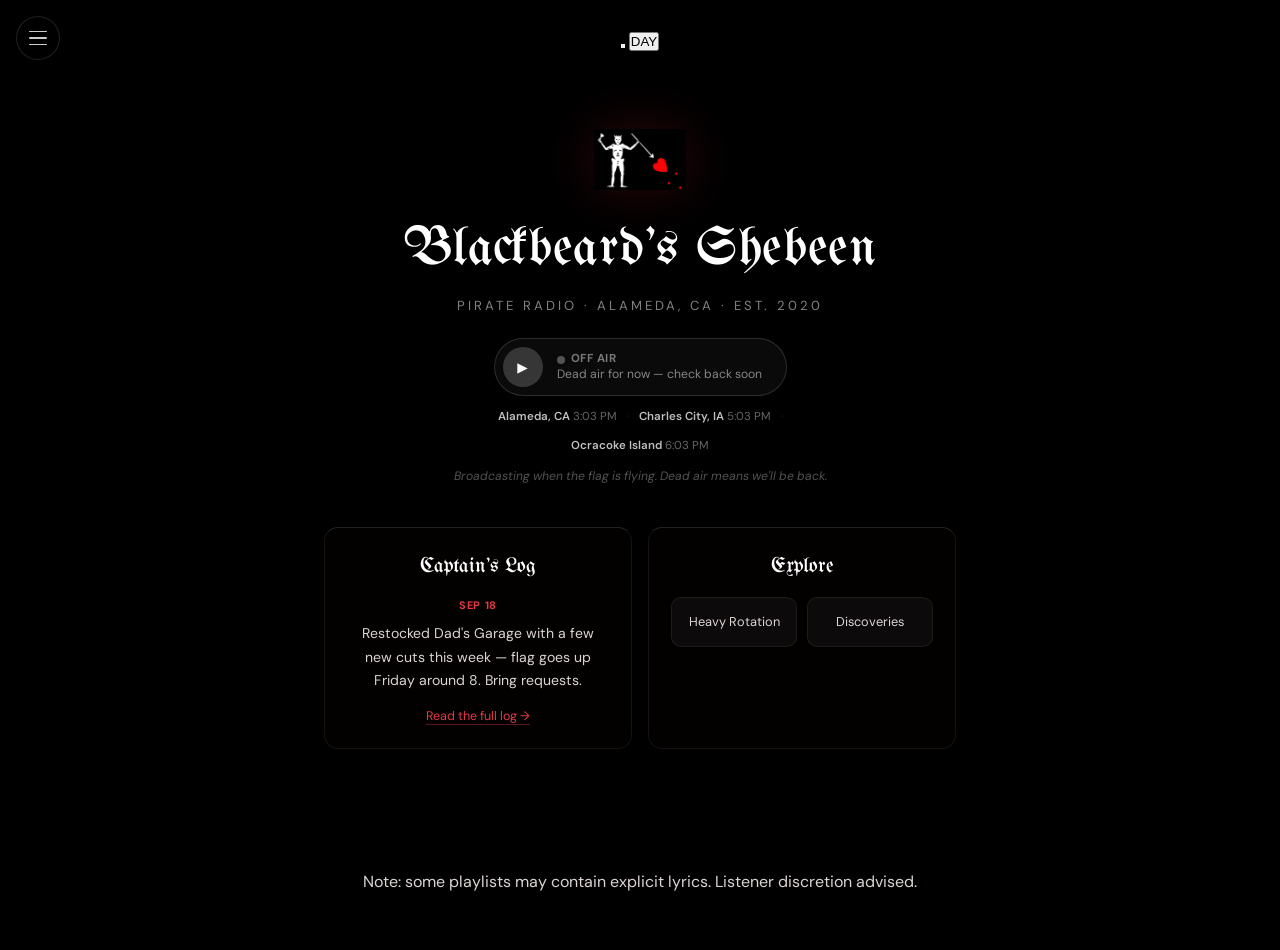
==== commit b0886581: "Remove request line, footer tagline, and About link/page from nav" ====
--- a/index.html
+++ b/index.html
@@ -298,31 +298,6 @@
       white-space: nowrap;
     }
 
-    /* Alignment fixes */
-    .suggestion-box { text-align: left; scroll-margin-top: 90px; }
-    .suggestion-box .section-title { text-align: left; }
-    .suggestion-sub {
-      font-size: 0.85em;
-      color: rgba(255,255,255,0.45);
-      margin: 0 0 14px;
-      line-height: 1.5;
-    }
-    body.day-mode .suggestion-sub { color: rgba(0,0,0,0.45); }
-    .suggestion-form {
-      display: flex;
-      flex-direction: column;
-      gap: 10px;
-    }
-    .suggestion-form textarea {
-      width: 100%;
-      box-sizing: border-box;
-      resize: vertical;
-    }
-    .suggestion-form .form-submit {
-      align-self: flex-start;
-    }
-    .tape-eyebrow { text-align: left; }
-
     /* Station nav links */
     .station-links {
       display: flex;
@@ -355,11 +330,6 @@
       background: rgba(0,0,0,0.05);
       color: #000;
     }
-
-    /* Request line rename */
-    .request-line-title {
-      margin-bottom: 6px;
-    }
   </style>
 </head>
 <body>
@@ -375,7 +345,6 @@
       <li><a href="log.html">📜 Captain's Log</a></li>
       <li><a href="heavy-rotation.html">🔁 Heavy Rotation</a></li>
       <li><a href="discoveries.html">🔍 Discoveries</a></li>
-      <li><a href="about.html">⚓ About</a></li>
     </ul>
   </nav>
   <div class="nav-overlay" id="nav-overlay"></div>
@@ -421,29 +390,14 @@
         <div class="hero-explore">
           <a href="heavy-rotation.html">Heavy Rotation</a>
           <a href="discoveries.html">Discoveries</a>
-          <a href="about.html">About</a>
-          <a href="#request-line">Drop Me a Line</a>
         </div>
       </div>
     </div>
 
-    <!-- Request line -->
-    <div class="suggestion-box anim-entry" id="request-line">
-      <div class="section-title">The Request Line</div>
-      <p class="suggestion-sub">Drop a song, a vibe, or anything you're into. Brian might just put it on.</p>
-      <form class="suggestion-form" action="https://formspree.io/f/xoeqddad" method="POST">
-        <textarea name="message" placeholder="What are you listening to? Drop a song, a vibe, a recommendation..." rows="3" required></textarea>
-        <button type="submit" class="form-submit">Send It</button>
-      </form>
-      <p class="form-success" id="form-success" style="display:none">Message received — thanks, crew.</p>
-    </div>
-
   </main>
 
   <footer class="site-footer">
-    <p>Share the music, share the joy.</p>
     <p class="footer-note">Note: some playlists may contain explicit lyrics. Listener discretion advised.</p>
-    <a href="about.html" class="footer-link">About this Library</a>
   </footer>
 
   <script src="assets/site.js"></script>
@@ -470,29 +424,6 @@
       }
     })();
 
-  // Formspree AJAX handler — runs in capture phase to override site.js
-  document.addEventListener('submit', function(e) {
-    var form = e.target;
-    if (!form.classList.contains('suggestion-form')) return;
-    e.preventDefault();
-    e.stopImmediatePropagation();
-    var success = document.getElementById('form-success');
-    fetch('https://formspree.io/f/xoeqddad', {
-      method: 'POST',
-      body: new FormData(form),
-      headers: { 'Accept': 'application/json' }
-    }).then(function(r) {
-      if (r.ok) {
-        form.style.display = 'none';
-        if (success) { success.style.display = 'block'; }
-      } else {
-        alert('Something went wrong — try again in a moment.');
-      }
-    }).catch(function() {
-      alert('Could not send — check your connection and try again.');
-    });
-  }, true);
-
   // On-air status + play/pause — polls our own Icecast server's status-json.xsl
   // and drives the merged hero button (dot/status/sub text + actual playback).
   // Self-hosted: no third party in the loop, no plan limits.
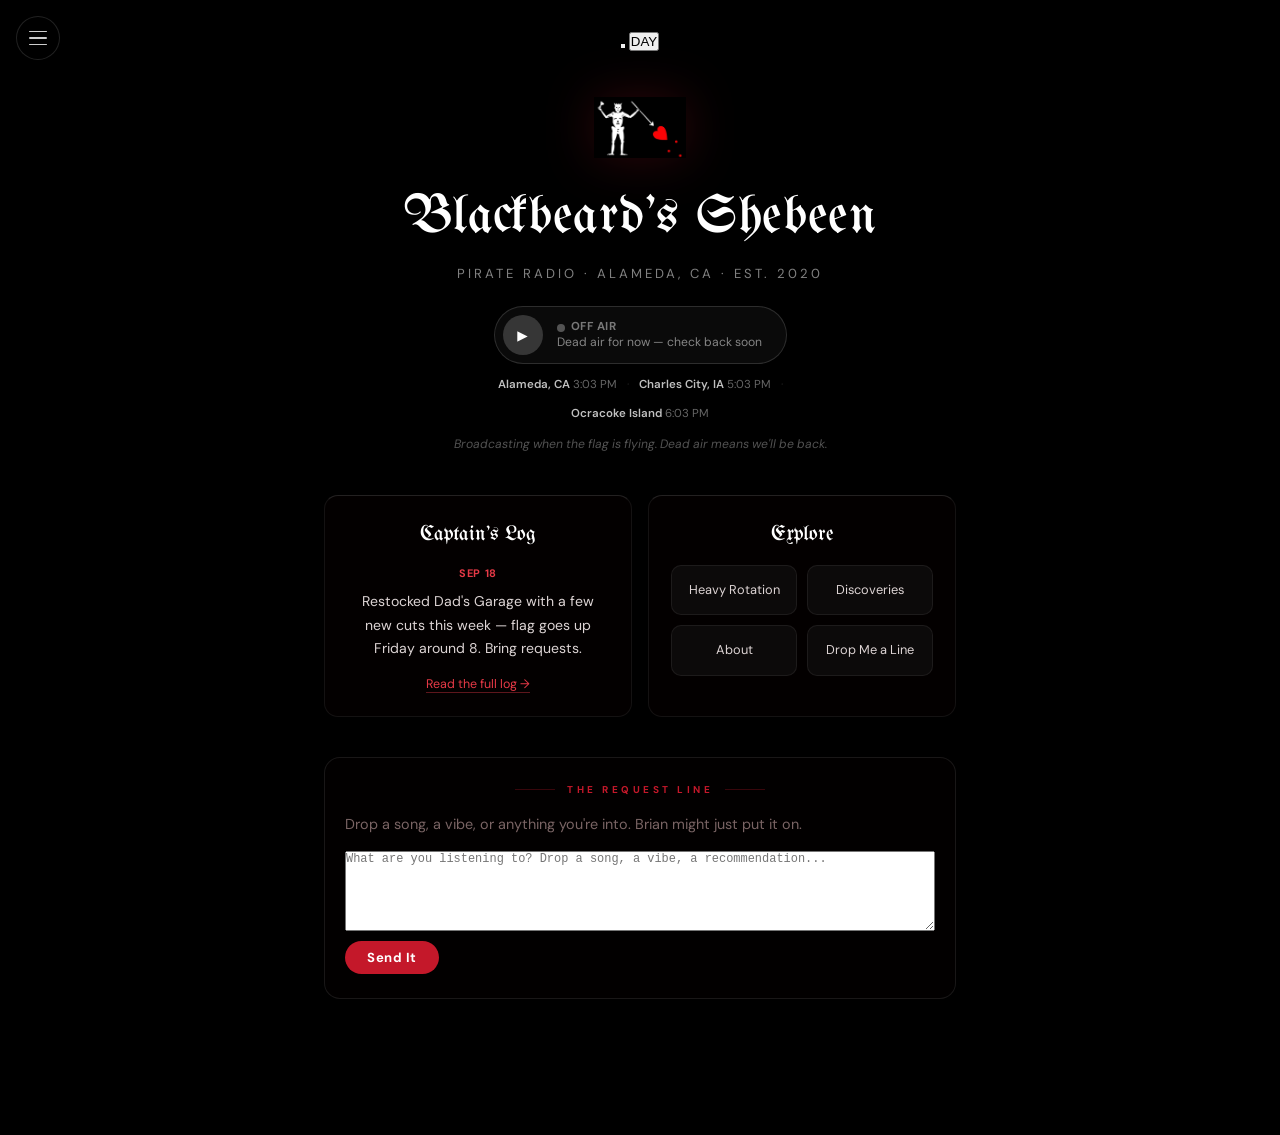
==== commit 6270adaa: "Restore About and Drop Me a Line links, drop footer note, tighten top spacing" ====
--- a/index.html
+++ b/index.html
@@ -24,7 +24,7 @@
     .radio-wrap {
       max-width: 680px;
       margin: 0 auto;
-      padding: 60px 24px 80px;
+      padding: 28px 24px 80px;
     }
 
     .station-name {
@@ -298,6 +298,30 @@
       white-space: nowrap;
     }
 
+    /* Alignment fixes */
+    .suggestion-box { text-align: left; scroll-margin-top: 90px; }
+    .suggestion-box .section-title { text-align: left; }
+    .suggestion-sub {
+      font-size: 0.85em;
+      color: rgba(255,255,255,0.45);
+      margin: 0 0 14px;
+      line-height: 1.5;
+    }
+    body.day-mode .suggestion-sub { color: rgba(0,0,0,0.45); }
+    .suggestion-form {
+      display: flex;
+      flex-direction: column;
+      gap: 10px;
+    }
+    .suggestion-form textarea {
+      width: 100%;
+      box-sizing: border-box;
+      resize: vertical;
+    }
+    .suggestion-form .form-submit {
+      align-self: flex-start;
+    }
+
     /* Station nav links */
     .station-links {
       display: flex;
@@ -345,6 +369,7 @@
       <li><a href="log.html">📜 Captain's Log</a></li>
       <li><a href="heavy-rotation.html">🔁 Heavy Rotation</a></li>
       <li><a href="discoveries.html">🔍 Discoveries</a></li>
+      <li><a href="about.html">⚓ About</a></li>
     </ul>
   </nav>
   <div class="nav-overlay" id="nav-overlay"></div>
@@ -390,15 +415,24 @@
         <div class="hero-explore">
           <a href="heavy-rotation.html">Heavy Rotation</a>
           <a href="discoveries.html">Discoveries</a>
+          <a href="about.html">About</a>
+          <a href="#request-line">Drop Me a Line</a>
         </div>
       </div>
     </div>
 
+    <!-- Request line -->
+    <div class="suggestion-box anim-entry" id="request-line">
+      <div class="section-title">The Request Line</div>
+      <p class="suggestion-sub">Drop a song, a vibe, or anything you're into. Brian might just put it on.</p>
+      <form class="suggestion-form" action="https://formspree.io/f/xoeqddad" method="POST">
+        <textarea name="message" placeholder="What are you listening to? Drop a song, a vibe, a recommendation..." rows="3" required></textarea>
+        <button type="submit" class="form-submit">Send It</button>
+      </form>
+      <p class="form-success" id="form-success" style="display:none">Message received — thanks, crew.</p>
+    </div>
+
   </main>
-
-  <footer class="site-footer">
-    <p class="footer-note">Note: some playlists may contain explicit lyrics. Listener discretion advised.</p>
-  </footer>
 
   <script src="assets/site.js"></script>
   <script src="assets/log.js"></script>
@@ -424,6 +458,29 @@
       }
     })();
 
+  // Formspree AJAX handler — runs in capture phase to override site.js
+  document.addEventListener('submit', function(e) {
+    var form = e.target;
+    if (!form.classList.contains('suggestion-form')) return;
+    e.preventDefault();
+    e.stopImmediatePropagation();
+    var success = document.getElementById('form-success');
+    fetch('https://formspree.io/f/xoeqddad', {
+      method: 'POST',
+      body: new FormData(form),
+      headers: { 'Accept': 'application/json' }
+    }).then(function(r) {
+      if (r.ok) {
+        form.style.display = 'none';
+        if (success) { success.style.display = 'block'; }
+      } else {
+        alert('Something went wrong — try again in a moment.');
+      }
+    }).catch(function() {
+      alert('Could not send — check your connection and try again.');
+    });
+  }, true);
+
   // On-air status + play/pause — polls our own Icecast server's status-json.xsl
   // and drives the merged hero button (dot/status/sub text + actual playback).
   // Self-hosted: no third party in the loop, no plan limits.
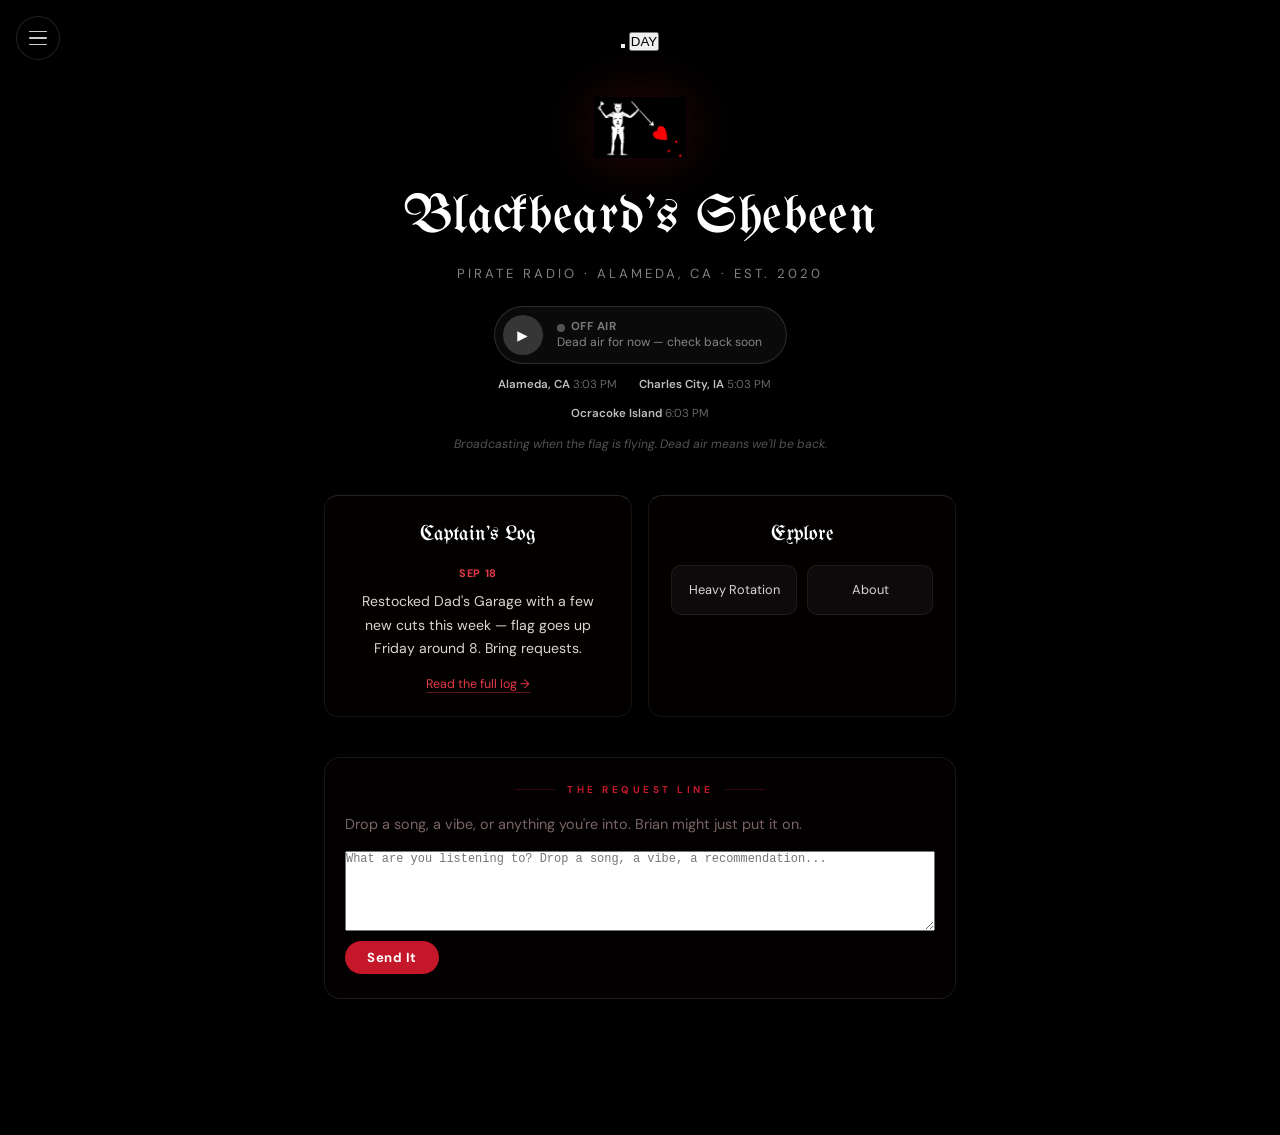
==== commit a16c761c: "Trim Explore panel to Heavy Rotation and About" ====
--- a/index.html
+++ b/index.html
@@ -414,9 +414,7 @@
         <div class="panel-title">Explore</div>
         <div class="hero-explore">
           <a href="heavy-rotation.html">Heavy Rotation</a>
-          <a href="discoveries.html">Discoveries</a>
           <a href="about.html">About</a>
-          <a href="#request-line">Drop Me a Line</a>
         </div>
       </div>
     </div>
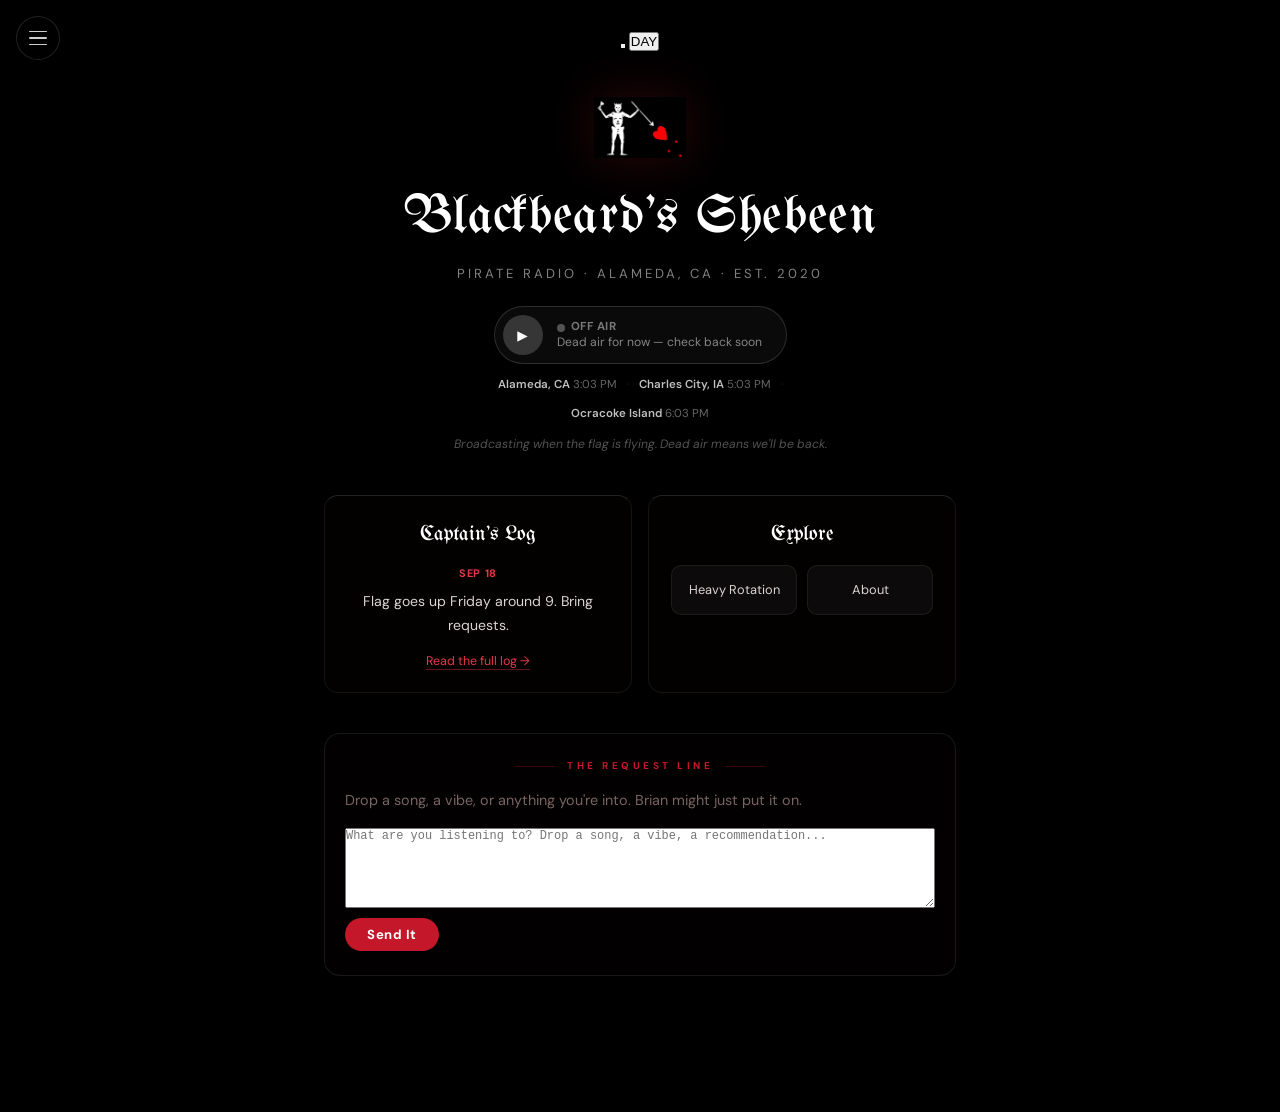
==== commit cb0fa0a5: "Cache-bust log.js, fix stale captains-log.json reference" ====
--- a/index.html
+++ b/index.html
@@ -433,7 +433,7 @@
   </main>
 
   <script src="assets/site.js"></script>
-  <script src="assets/log.js"></script>
+  <script src="assets/log.js?v=2"></script>
 
   <script>
     // Day/night toggle (reuses the same 'bb-theme' key the other pages use,
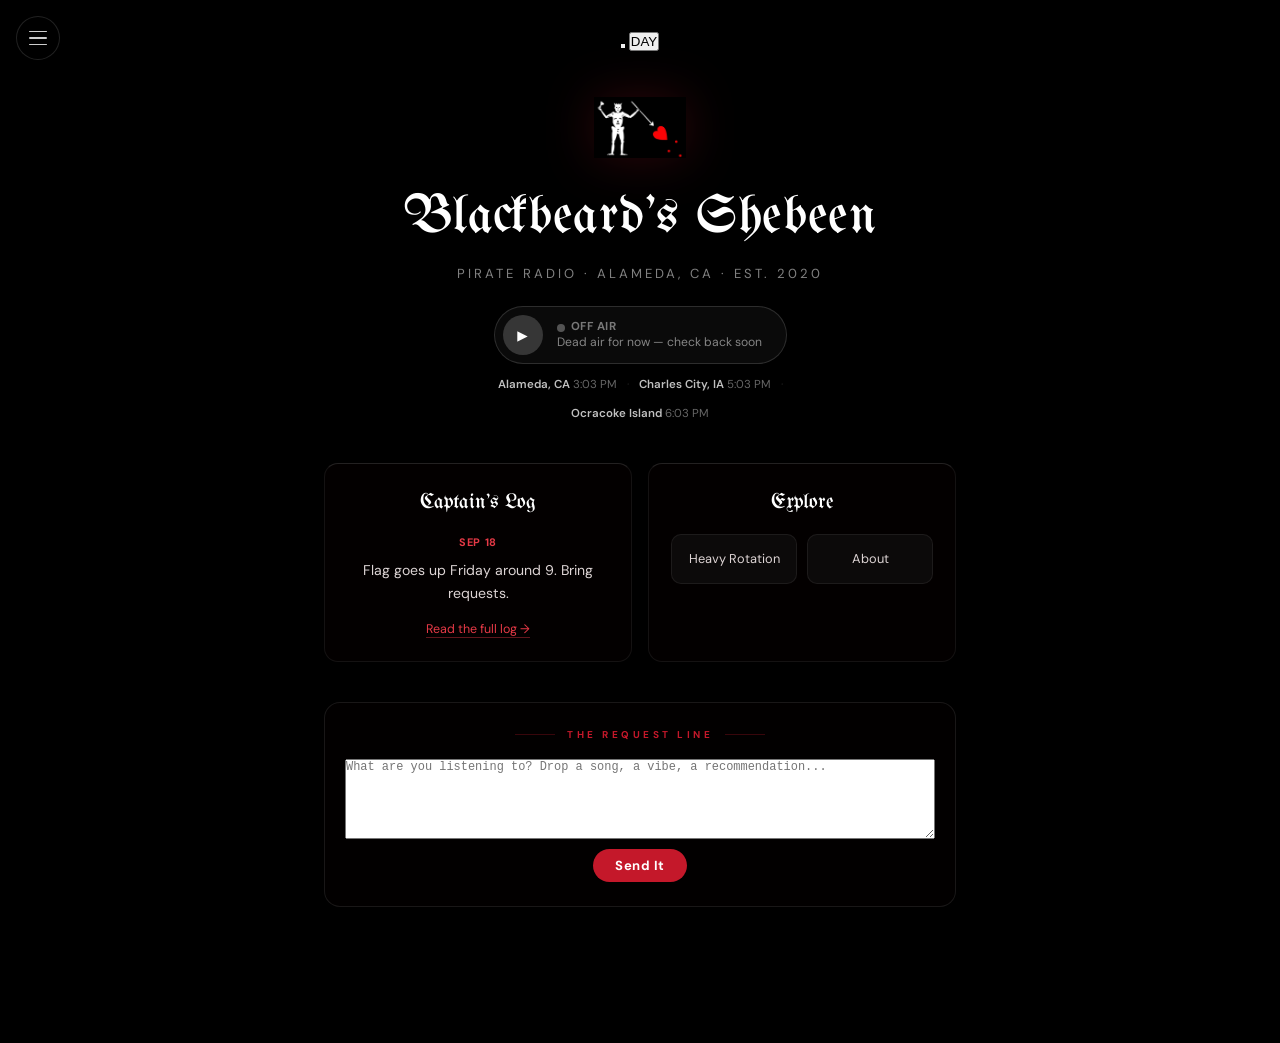
==== commit 008f85d4: "Remove hero and request-line subtext, center Send It button" ====
--- a/index.html
+++ b/index.html
@@ -158,14 +158,6 @@
 
     .shebeen-audio { display: none; }
 
-    .hero-note {
-      font-size: 0.76em;
-      color: rgba(255,255,255,0.32);
-      text-align: center;
-      margin: 4px 0 0;
-      font-style: italic;
-    }
-    body.day-mode .hero-note { color: rgba(0,0,0,0.32); }
 
     /* ── Two-panel body: Captain's Log + Explore ──────────── */
     .hero-panels {
@@ -301,13 +293,6 @@
     /* Alignment fixes */
     .suggestion-box { text-align: left; scroll-margin-top: 90px; }
     .suggestion-box .section-title { text-align: left; }
-    .suggestion-sub {
-      font-size: 0.85em;
-      color: rgba(255,255,255,0.45);
-      margin: 0 0 14px;
-      line-height: 1.5;
-    }
-    body.day-mode .suggestion-sub { color: rgba(0,0,0,0.45); }
     .suggestion-form {
       display: flex;
       flex-direction: column;
@@ -319,7 +304,7 @@
       resize: vertical;
     }
     .suggestion-form .form-submit {
-      align-self: flex-start;
+      align-self: center;
     }
 
     /* Station nav links */
@@ -394,7 +379,6 @@
       </button>
 
       <div class="hero-clocks-micro" id="hero-clocks"></div>
-      <p class="hero-note">Broadcasting when the flag is flying. Dead air means we'll be back.</p>
 
       <audio id="shebeen-audio" class="shebeen-audio" preload="none">
         <source src="https://radio.blackbeardshebeen.com/stream" type="audio/mpeg">
@@ -422,7 +406,6 @@
     <!-- Request line -->
     <div class="suggestion-box anim-entry" id="request-line">
       <div class="section-title">The Request Line</div>
-      <p class="suggestion-sub">Drop a song, a vibe, or anything you're into. Brian might just put it on.</p>
       <form class="suggestion-form" action="https://formspree.io/f/xoeqddad" method="POST">
         <textarea name="message" placeholder="What are you listening to? Drop a song, a vibe, a recommendation..." rows="3" required></textarea>
         <button type="submit" class="form-submit">Send It</button>
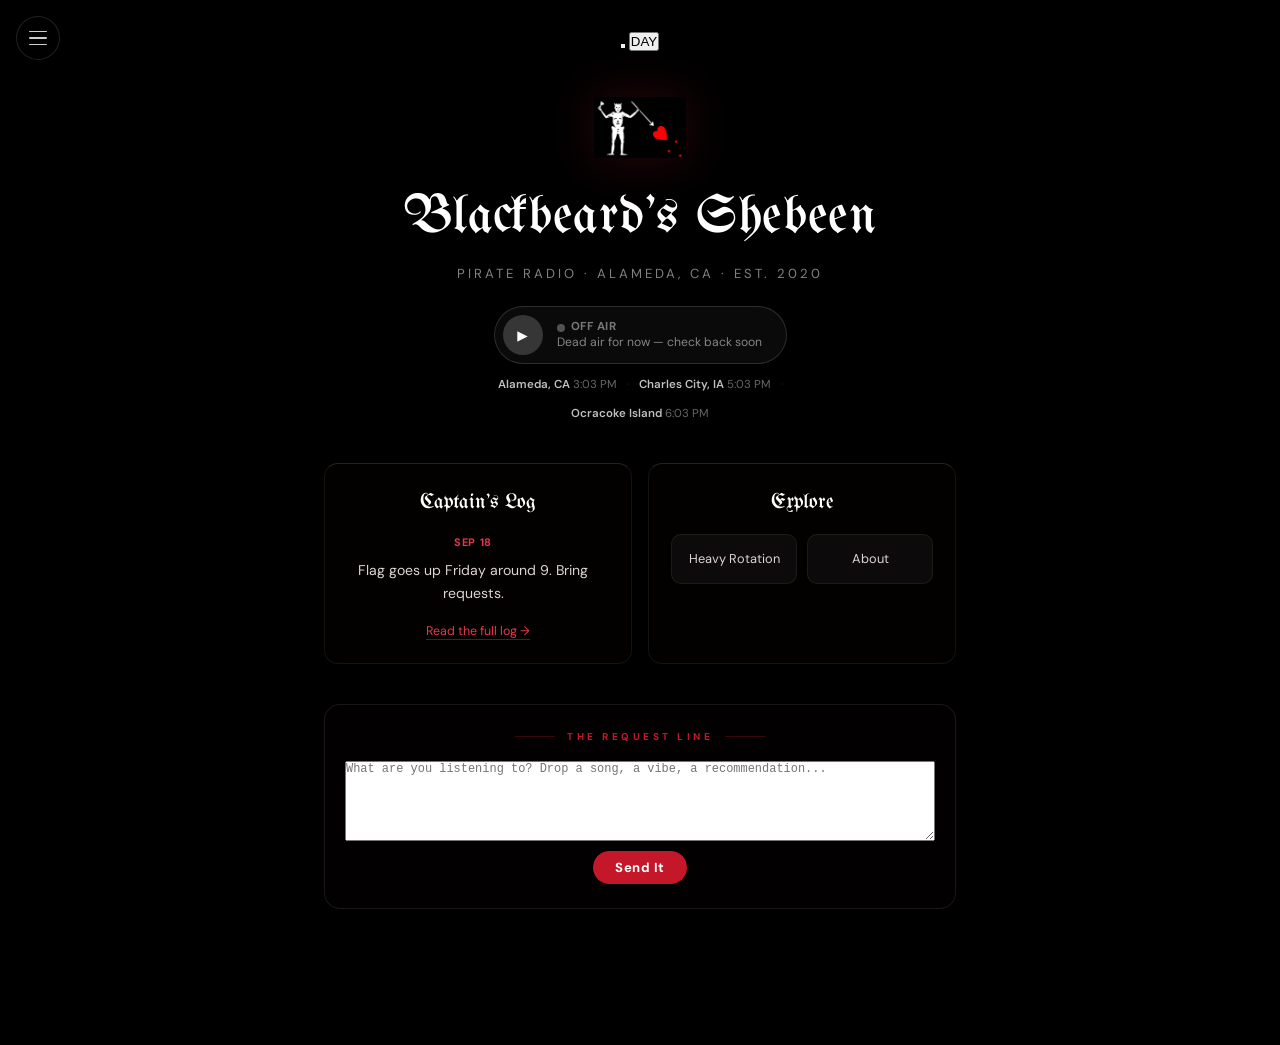
==== commit 28713c1e: "Captain's Log panel: scrolling history with infinite scroll" ====
--- a/index.html
+++ b/index.html
@@ -205,6 +205,28 @@
       max-height: 220px;
       object-fit: cover;
     }
+    /* Captain's Log scroll history — older entries stream in as you scroll */
+    #cl-latest {
+      max-height: 300px;
+      overflow-y: auto;
+      overscroll-behavior: contain;
+      padding-right: 10px;
+      margin-bottom: 12px;
+      scrollbar-width: thin;
+      scrollbar-color: rgba(230,57,70,0.4) transparent;
+    }
+    #cl-latest::-webkit-scrollbar { width: 6px; }
+    #cl-latest::-webkit-scrollbar-track { background: rgba(255,255,255,0.04); border-radius: 3px; }
+    #cl-latest::-webkit-scrollbar-thumb { background: rgba(230,57,70,0.4); border-radius: 3px; }
+    #cl-latest::-webkit-scrollbar-thumb:hover { background: rgba(230,57,70,0.65); }
+    body.day-mode #cl-latest::-webkit-scrollbar-track { background: rgba(0,0,0,0.05); }
+    #cl-latest .log-entry + .log-entry {
+      border-top: 1px solid var(--card-border);
+      margin-top: 14px;
+      padding-top: 14px;
+    }
+    #cl-latest .log-entry:last-child .log-text:last-child { margin-bottom: 0; }
+
     .hero-panel .log-more {
       font-size: 0.78rem;
       color: var(--red-bright, #e63946);
@@ -416,7 +438,7 @@
   </main>
 
   <script src="assets/site.js"></script>
-  <script src="assets/log.js?v=2"></script>
+  <script src="assets/log.js?v=3"></script>
 
   <script>
     // Day/night toggle (reuses the same 'bb-theme' key the other pages use,
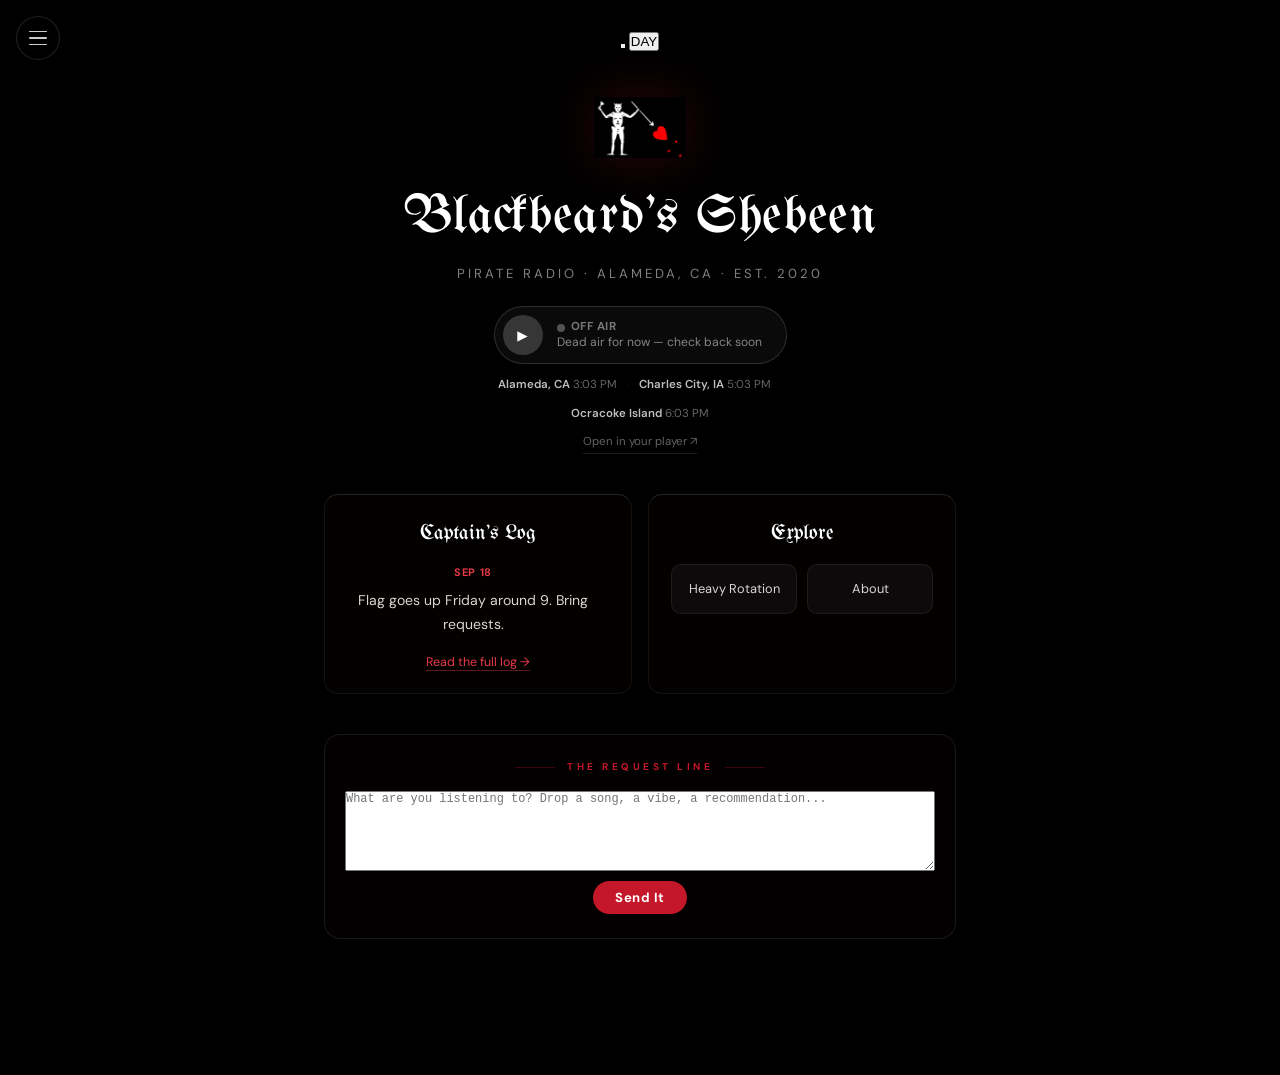
==== commit d9a0a132: "Show listener count when on air, add stream link for external players" ====
--- a/index.html
+++ b/index.html
@@ -158,6 +158,19 @@
 
     .shebeen-audio { display: none; }
 
+    .player-link {
+      font-size: 0.72rem;
+      color: rgba(255,255,255,0.38);
+      text-decoration: none;
+      border-bottom: 1px solid rgba(255,255,255,0.12);
+      padding-bottom: 1px;
+      margin-top: 2px;
+      transition: color 0.15s, border-color 0.15s;
+    }
+    .player-link:hover { color: rgba(255,255,255,0.7); border-color: rgba(255,255,255,0.35); }
+    body.day-mode .player-link { color: rgba(0,0,0,0.38); border-color: rgba(0,0,0,0.12); }
+    body.day-mode .player-link:hover { color: rgba(0,0,0,0.7); border-color: rgba(0,0,0,0.35); }
+
 
     /* ── Two-panel body: Captain's Log + Explore ──────────── */
     .hero-panels {
@@ -401,6 +414,7 @@
       </button>
 
       <div class="hero-clocks-micro" id="hero-clocks"></div>
+      <a class="player-link" href="https://radio.blackbeardshebeen.com/stream">Open in your player ↗</a>
 
       <audio id="shebeen-audio" class="shebeen-audio" preload="none">
         <source src="https://radio.blackbeardshebeen.com/stream" type="audio/mpeg">
@@ -498,18 +512,43 @@
 
     var isLive = false;
     var isPlaying = false;
+    var listeners = 0;
+
+    // Icecast reports a single source object, or an array when several
+    // mountpoints are live — handle both and total them up.
+    function countListeners(src) {
+      if (!src) return 0;
+      var arr = Array.isArray(src) ? src : [src];
+      return arr.reduce(function(n, s){
+        var v = parseInt(s && s.listeners, 10);
+        return n + (isNaN(v) ? 0 : v);
+      }, 0);
+    }
+
+    function earsLine() {
+      if (!isLive || listeners < 1) return '';
+      return ' · ' + listeners + ' listening';
+    }
+
+    function refreshSub() {
+      if (isPlaying) { subText.textContent = 'Playing…' + earsLine(); return; }
+      subText.textContent = isLive
+        ? 'Tap to listen' + earsLine()
+        : 'Dead air for now — check back soon';
+    }
 
     function setOnAir() {
       isLive = true;
       btn.classList.remove('off-air');
       statusText.textContent = 'On Air';
-      if (!isPlaying) subText.textContent = 'Tap to listen';
+      refreshSub();
     }
     function setOffAir() {
       isLive = false;
+      listeners = 0;
       btn.classList.add('off-air');
       statusText.textContent = 'Off Air';
-      if (!isPlaying) subText.textContent = 'Dead air for now — check back soon';
+      refreshSub();
     }
 
     function checkStatus() {
@@ -518,7 +557,7 @@
         .then(function(j){
           var src = j && j.icestats && j.icestats.source;
           var live = Array.isArray(src) ? src.length > 0 : !!src;
-          if (live) { setOnAir(); } else { setOffAir(); }
+          if (live) { listeners = countListeners(src); setOnAir(); } else { setOffAir(); }
         })
         .catch(function(){ setOffAir(); });
     }
@@ -532,7 +571,7 @@
           audio.play().then(function(){
             isPlaying = true;
             playIcon.textContent = '❚❚';
-            subText.textContent = 'Playing…';
+            refreshSub();
           }).catch(function(){
             subText.textContent = 'Could not start playback';
           });
@@ -540,7 +579,7 @@
           audio.pause();
           isPlaying = false;
           playIcon.textContent = '▶';
-          subText.textContent = isLive ? 'Tap to listen' : 'Dead air for now — check back soon';
+          refreshSub();
         }
       });
       audio.addEventListener('ended', function(){ isPlaying = false; playIcon.textContent = '▶'; });
